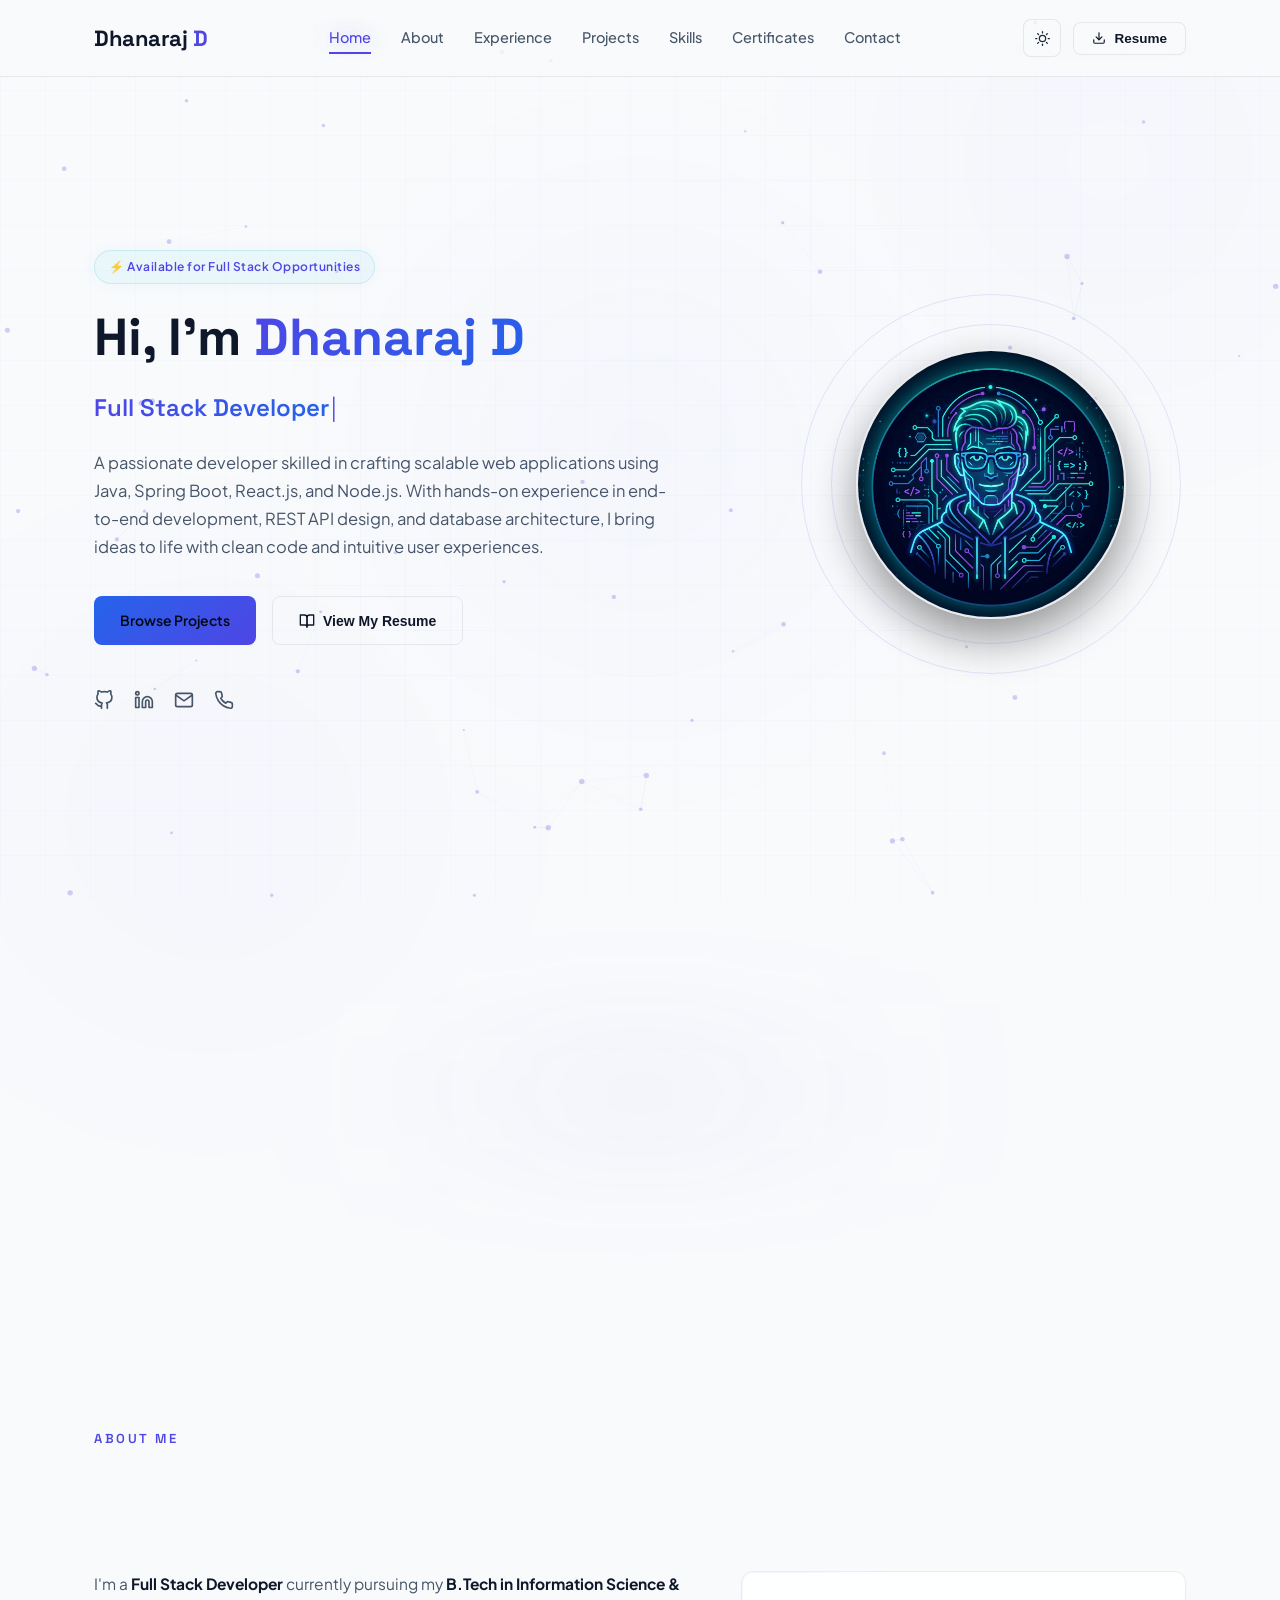
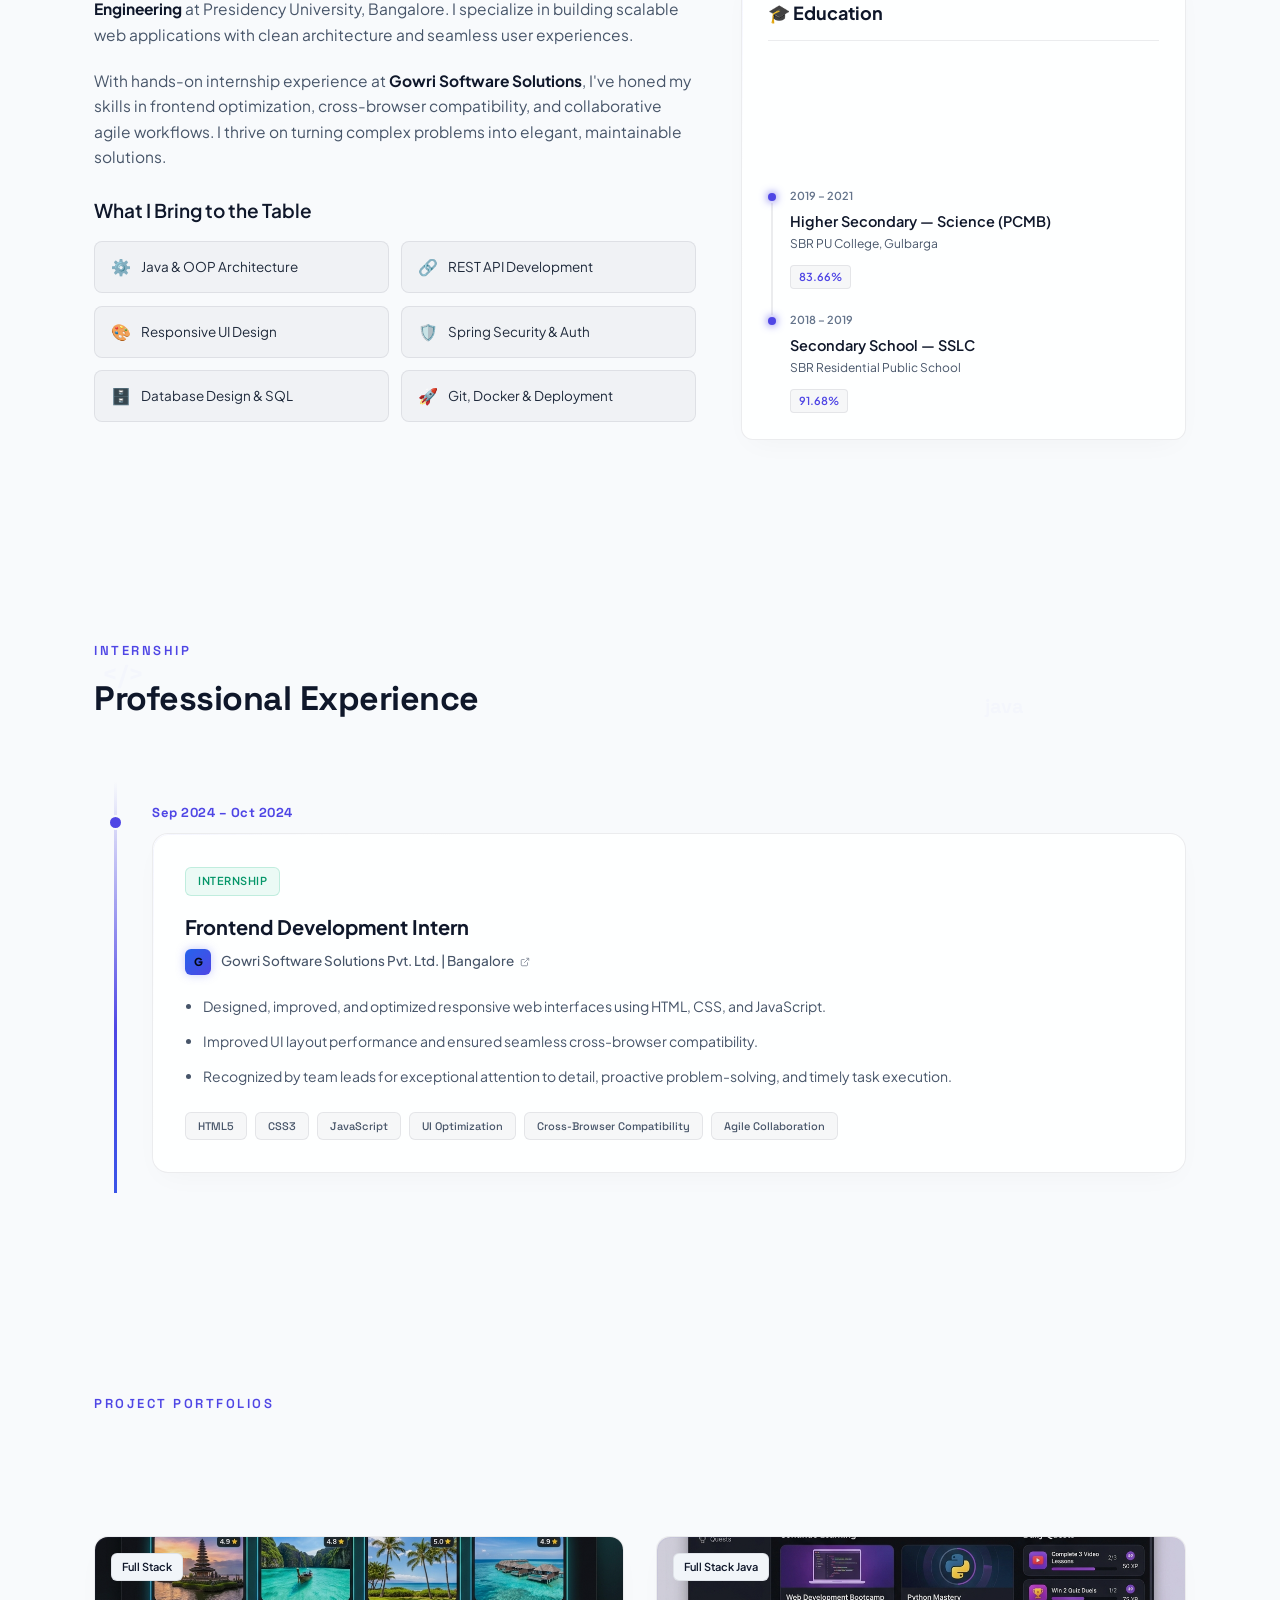
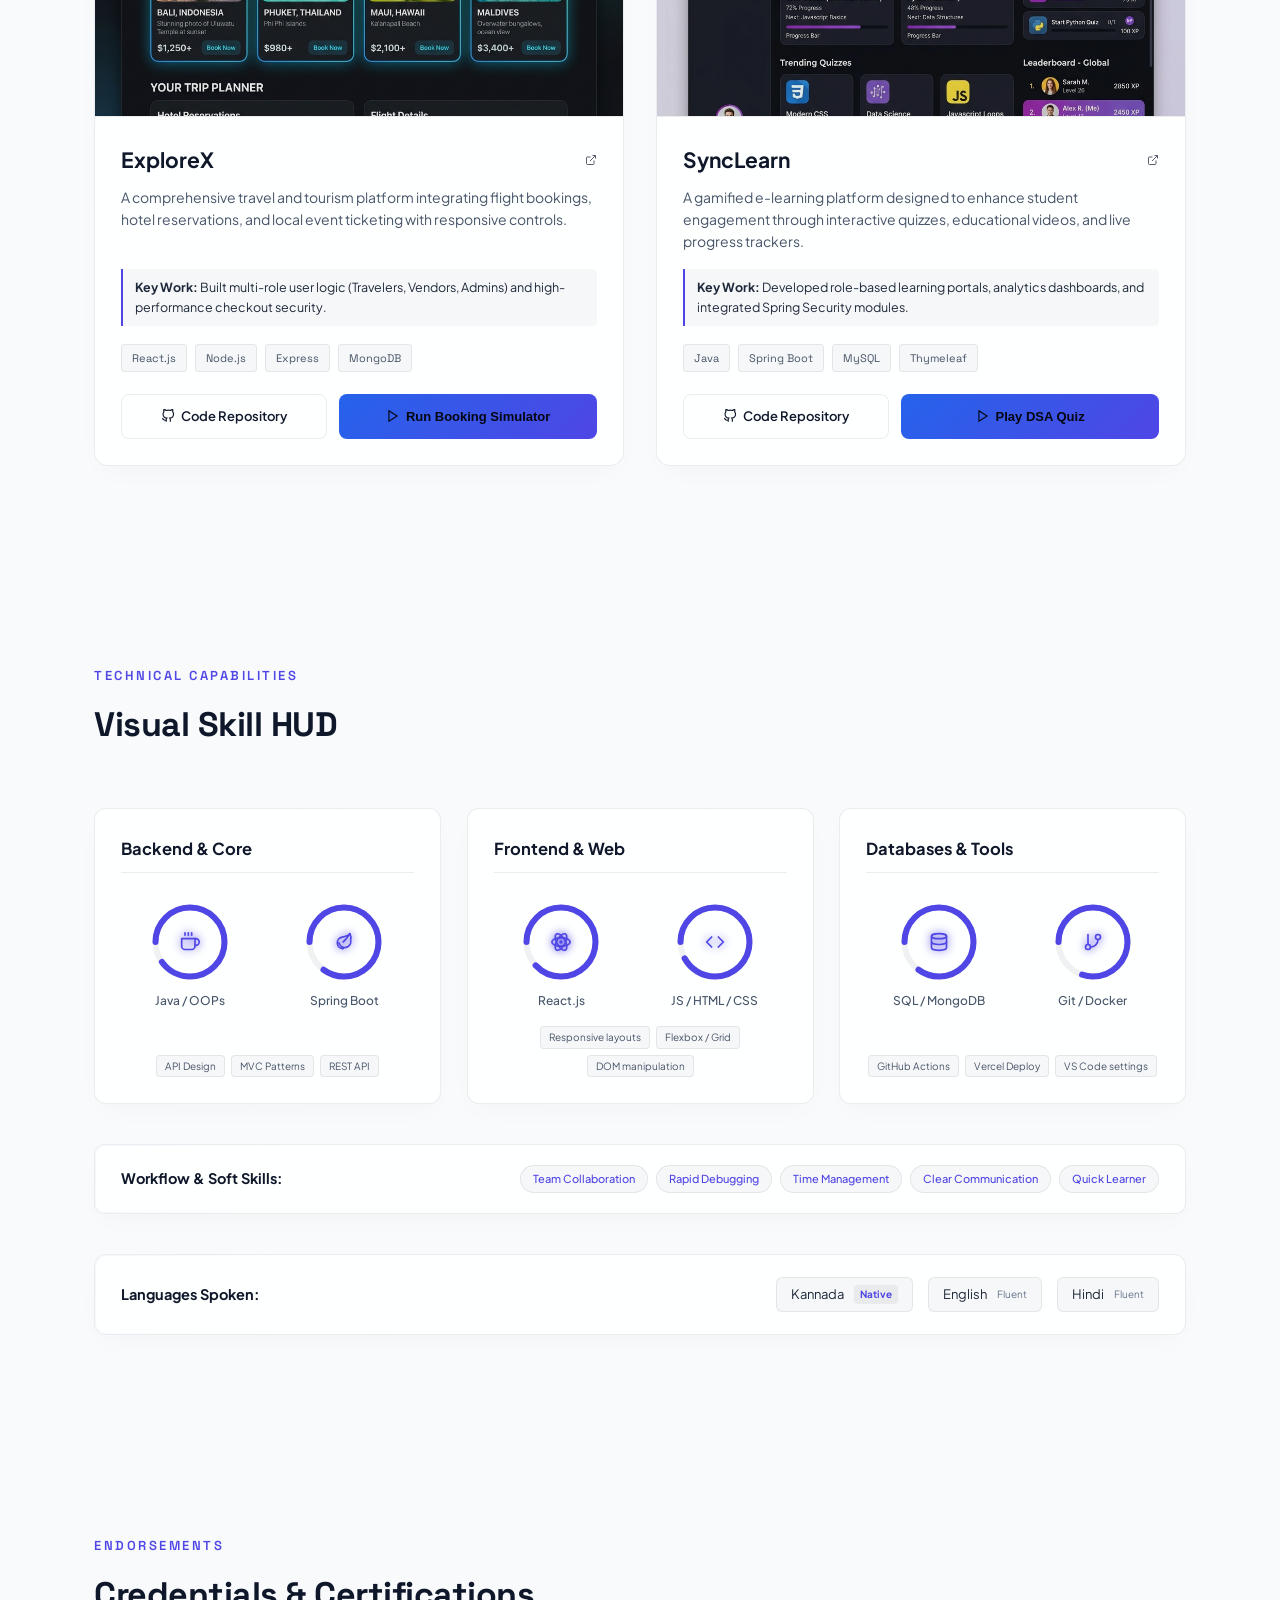
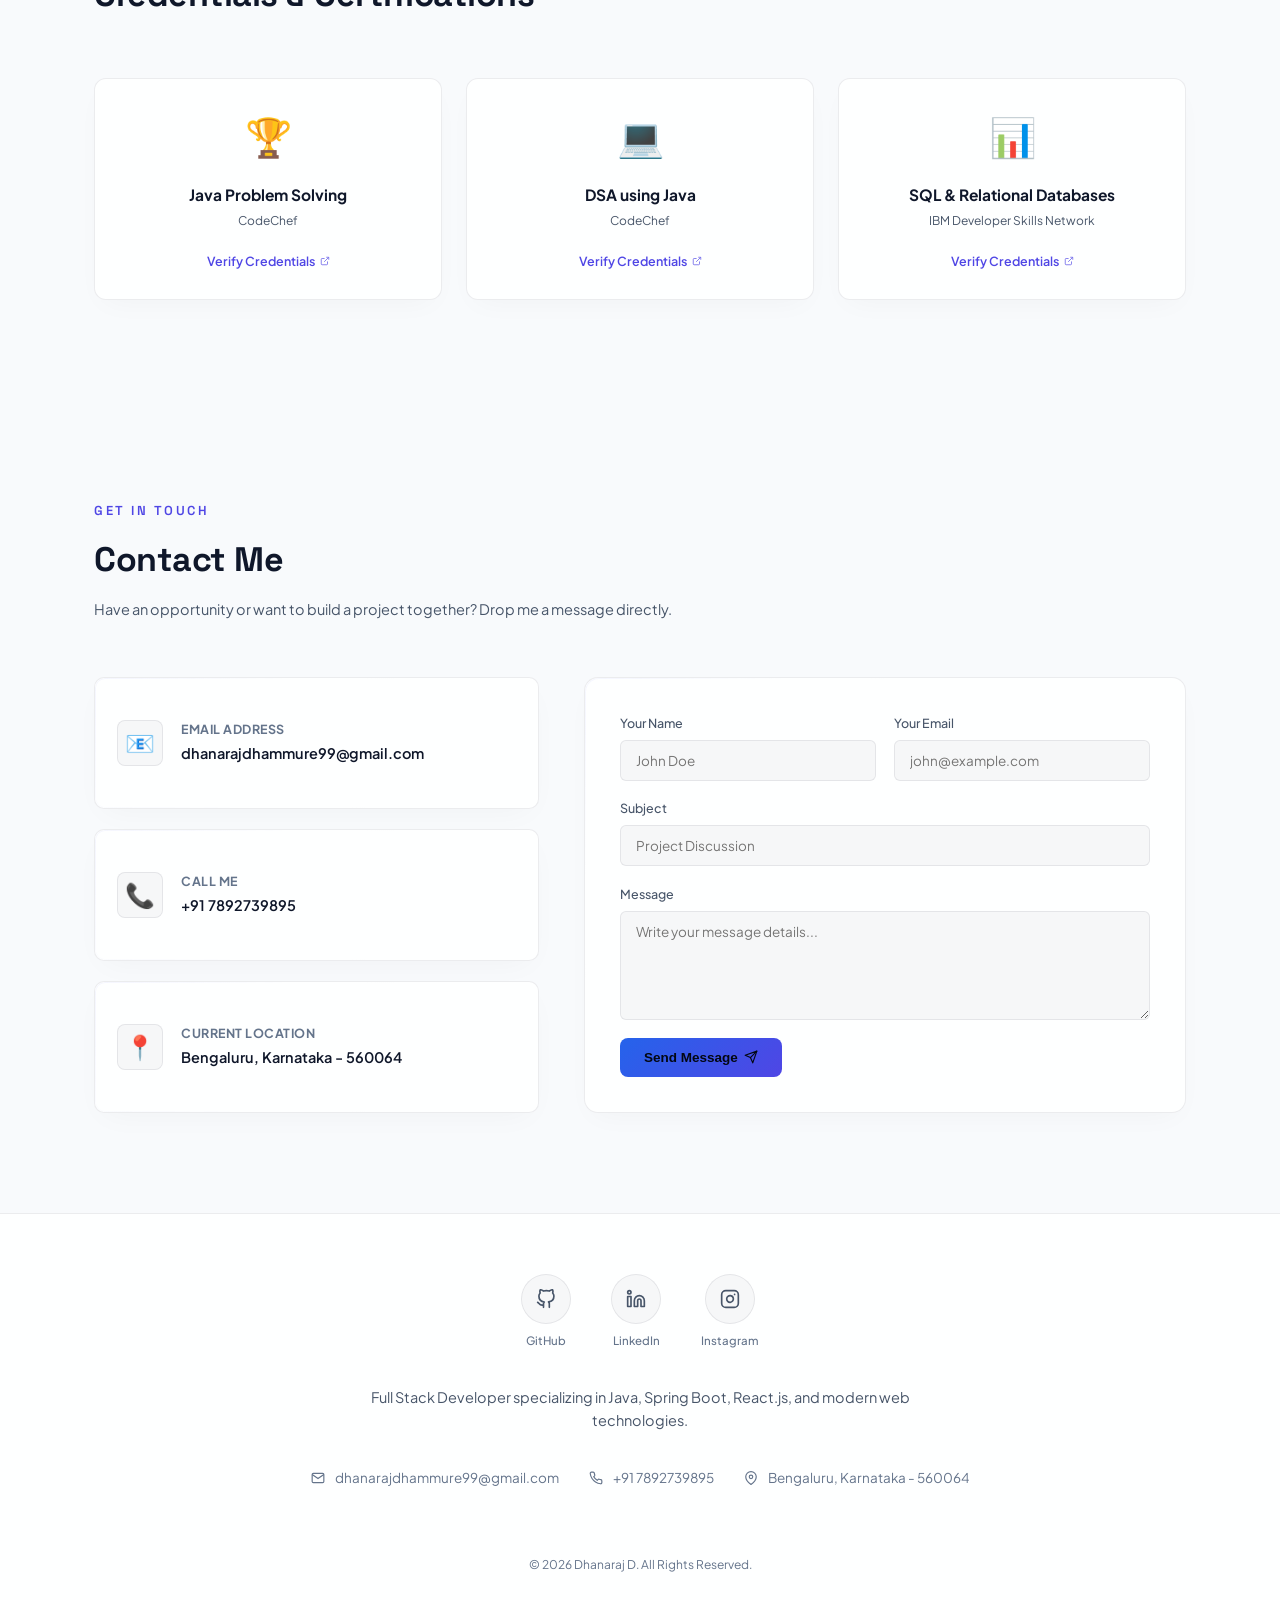
==== index.html @ eeae3f72 "Initialize premium portfolio website" ====
<!DOCTYPE html>
<html lang="en">
<head>
  <meta charset="UTF-8">
  <meta name="viewport" content="width=device-width, initial-scale=1.0">
  <title>Dhanaraj D | Full Stack Developer | Portfolio</title>
  <meta name="description" content="Professional Portfolio of Dhanaraj D, Full Stack Developer. Specializing in Java, Spring Boot, React.js, and Node.js. View projects, certifications, and download resume.">
  
  <!-- Fonts & Icons -->
  <link rel="preconnect" href="https://fonts.googleapis.com">
  <link rel="preconnect" href="https://fonts.gstatic.com" crossorigin>
  <link href="https://fonts.googleapis.com/css2?family=Plus+Jakarta+Sans:wght@300;400;500;600;700;800&family=Space+Grotesk:wght@400;500;700&display=swap" rel="stylesheet">
  
  <link rel="stylesheet" href="style.css?v=2.9.0">
</head>
<body>
  
  <!-- Scroll Progress Indicator -->
  <div class="scroll-progress-container">
    <div class="scroll-progress-bar" id="scroll-progress-bar"></div>
  </div>

  <!-- Background Canvas Particle Network -->
  <canvas id="canvas-background"></canvas>
  <div class="grid-overlay"></div>
  <div class="glow-orb orb-1"></div>
  <div class="glow-orb orb-2"></div>

  <!-- Header Navigation -->
  <header class="navbar">
    <div class="nav-container">
      <a href="#home" class="nav-logo">Dhanaraj <span>D</span></a>
      <nav class="nav-links">
        <a href="#home">Home</a>
        <a href="#about">About</a>
        <a href="#experience">Experience</a>
        <a href="#projects">Projects</a>
        <a href="#skills">Skills</a>
        <a href="#certifications">Certificates</a>
        <a href="#contact" class="nav-btn-contact">Contact</a>
      </nav>
      <!-- Nav right group: always stays on the right -->
      <div class="nav-right">
        <!-- Theme Toggle Button -->
        <button class="theme-toggle-btn" id="theme-toggle" aria-label="Toggle Theme">
          <svg class="sun-icon" width="15" height="15" viewBox="0 0 24 24" fill="none" stroke="currentColor" stroke-width="2" stroke-linecap="round" stroke-linejoin="round"><circle cx="12" cy="12" r="5"></circle><line x1="12" y1="1" x2="12" y2="3"></line><line x1="12" y1="21" x2="12" y2="23"></line><line x1="4.22" y1="4.22" x2="5.64" y2="5.64"></line><line x1="18.36" y1="18.36" x2="19.78" y2="19.78"></line><line x1="1" y1="12" x2="3" y2="12"></line><line x1="21" y1="12" x2="23" y2="12"></line><line x1="4.22" y1="19.78" x2="5.64" y2="18.36"></line><line x1="18.36" y1="5.64" x2="19.78" y2="4.22"></line></svg>
          <svg class="moon-icon" width="15" height="15" viewBox="0 0 24 24" fill="none" stroke="currentColor" stroke-width="2" stroke-linecap="round" stroke-linejoin="round"><path d="M21 12.79A9 9 0 1 1 11.21 3 7 7 0 0 0 21 12.79z"></path></svg>
        </button>

        <button class="nav-resume-btn" onclick="openResumeModal()">
          <svg width="14" height="14" viewBox="0 0 24 24" fill="none" stroke="currentColor" stroke-width="2" stroke-linecap="round" stroke-linejoin="round"><path d="M21 15v4a2 2 0 0 1-2 2H5a2 2 0 0 1-2-2v-4"></path><polyline points="7 10 12 15 17 10"></polyline><line x1="12" y1="15" x2="12" y2="3"></line></svg>
          Resume
        </button>
        <button class="menu-toggle" id="mobile-menu-btn" aria-label="Toggle Menu">
          <span></span>
          <span></span>
          <span></span>
        </button>
      </div>
    </div>
  </header>

  <!-- Mobile Menu Drawer -->
  <div class="mobile-drawer" id="mobile-drawer">
    <nav class="drawer-links">
      <a href="#home" onclick="toggleMobileMenu()">Home</a>
      <a href="#about" onclick="toggleMobileMenu()">About</a>
      <a href="#experience" onclick="toggleMobileMenu()">Experience</a>
      <a href="#projects" onclick="toggleMobileMenu()">Projects</a>
      <a href="#skills" onclick="toggleMobileMenu()">Skills</a>
      <a href="#certifications" onclick="toggleMobileMenu()">Certificates</a>
      <a href="#contact" onclick="toggleMobileMenu()">Contact Me</a>
      
      <!-- Mobile Theme Toggle -->
      <button class="drawer-theme-toggle-btn" id="mobile-theme-toggle" aria-label="Toggle Theme">
        <svg class="sun-icon" width="15" height="15" viewBox="0 0 24 24" fill="none" stroke="currentColor" stroke-width="2" stroke-linecap="round" stroke-linejoin="round"><circle cx="12" cy="12" r="5"></circle><line x1="12" y1="1" x2="12" y2="3"></line><line x1="12" y1="21" x2="12" y2="23"></line><line x1="4.22" y1="4.22" x2="5.64" y2="5.64"></line><line x1="18.36" y1="18.36" x2="19.78" y2="19.78"></line><line x1="1" y1="12" x2="3" y2="12"></line><line x1="21" y1="12" x2="23" y2="12"></line><line x1="4.22" y1="19.78" x2="5.64" y2="18.36"></line><line x1="18.36" y1="5.64" x2="19.78" y2="4.22"></line></svg>
        <svg class="moon-icon" width="15" height="15" viewBox="0 0 24 24" fill="none" stroke="currentColor" stroke-width="2" stroke-linecap="round" stroke-linejoin="round"><path d="M21 12.79A9 9 0 1 1 11.21 3 7 7 0 0 0 21 12.79z"></path></svg>
        <span class="theme-toggle-label">Toggle Theme</span>
      </button>

      <button class="drawer-resume-btn" onclick="openResumeModal(); toggleMobileMenu();">
        <svg width="14" height="14" viewBox="0 0 24 24" fill="none" stroke="currentColor" stroke-width="2"><path d="M21 15v4a2 2 0 0 1-2 2H5a2 2 0 0 1-2-2v-4"></path><polyline points="7 10 12 15 17 10"></polyline></svg>
        Download Resume
      </button>
    </nav>
  </div>

  <!-- Hero Section -->
  <section id="home" class="hero-section">
    <div class="section-container hero-grid">
      <div class="hero-content">
        <div class="hero-badge">⚡ Available for Full Stack Opportunities</div>
        <h1 class="hero-title">
          Hi, I'm <span class="name-highlight">Dhanaraj D</span>
        </h1>
        <div class="role-typewriter">
          <span class="role-text" id="role-text"></span><span class="type-cursor">|</span>
        </div>
        <p class="hero-subtitle">
          A passionate developer skilled in crafting scalable web applications using Java, Spring Boot, React.js, and Node.js. With hands-on experience in end-to-end development, REST API design, and database architecture, I bring ideas to life with clean code and intuitive user experiences.
        </p>
        <div class="hero-actions">
          <a href="#projects" class="btn btn-primary">Browse Projects</a>
          <button class="btn btn-outline" onclick="openResumeModal()">
            <svg width="16" height="16" viewBox="0 0 24 24" fill="none" stroke="currentColor" stroke-width="2" stroke-linecap="round" stroke-linejoin="round" style="margin-right: 8px;"><path d="M2 3h6a4 4 0 0 1 4 4v14a3 3 0 0 0-3-3H2z"></path><path d="M22 3h-6a4 4 0 0 0-4 4v14a3 3 0 0 1 3-3h7z"></path></svg>
            View My Resume
          </button>
        </div>
        <div class="hero-socials">
          <a href="https://github.com/dhanaraj99" target="_blank" title="GitHub">
            <svg width="20" height="20" viewBox="0 0 24 24" fill="none" stroke="currentColor" stroke-width="2" stroke-linecap="round" stroke-linejoin="round"><path d="M9 19c-5 1.5-5-2.5-7-3m14 6v-3.87a3.37 3.37 0 0 0-.94-2.61c3.14-.35 6.44-1.54 6.44-7A5.44 5.44 0 0 0 20 4.77 5.07 5.07 0 0 0 19.91 1S18.73.65 16 2.48a13.38 13.38 0 0 0-7 0C6.27.65 5.09 1 5.09 1A5.07 5.07 0 0 0 5 4.77a5.44 5.44 0 0 0-1.5 3.78c0 5.42 3.3 6.61 6.44 7A3.37 3.37 0 0 0 9 18.13V22"></path></svg>
          </a>
          <a href="https://www.linkedin.com/in/dhanaraj-dhammure/" target="_blank" title="LinkedIn">
            <svg width="20" height="20" viewBox="0 0 24 24" fill="none" stroke="currentColor" stroke-width="2" stroke-linecap="round" stroke-linejoin="round"><path d="M16 8a6 6 0 0 1 6 6v7h-4v-7a2 2 0 0 0-2-2 2 2 0 0 0-2 2v7h-4v-7a6 6 0 0 1 6-6z"></path><rect x="2" y="9" width="4" height="12"></rect><circle cx="4" cy="4" r="2"></circle></svg>
          </a>
          <a href="mailto:dhanarajdhammure99@gmail.com" title="Email Dhanaraj">
            <svg width="20" height="20" viewBox="0 0 24 24" fill="none" stroke="currentColor" stroke-width="2"><path d="M4 4h16c1.1 0 2 .9 2 2v12c0 1.1-.9 2-2 2H4c-1.1 0-2-.9-2-2V6c0-1.1.9-2 2-2z"></path><polyline points="22,6 12,13 2,6"></polyline></svg>
          </a>
          <a href="tel:+917892739895" title="Call Dhanaraj">
            <svg width="20" height="20" viewBox="0 0 24 24" fill="none" stroke="currentColor" stroke-width="2" stroke-linecap="round" stroke-linejoin="round"><path d="M22 16.92v3a2 2 0 0 1-2.18 2 19.79 19.79 0 0 1-8.63-3.07 19.5 19.5 0 0 1-6-6 19.79 19.79 0 0 1-3.07-8.67A2 2 0 0 1 4.11 2h3a2 2 0 0 1 2 1.72 12.84 12.84 0 0 0 .7 2.81 2 2 0 0 1-.45 2.11L8.09 9.91a16 16 0 0 0 6 6l1.27-1.27a2 2 0 0 1 2.11-.45 12.84 12.84 0 0 0 2.81.7A2 2 0 0 1 22 16.92z"></path></svg>
          </a>
        </div>
      </div>
      
      <div class="hero-image-wrapper">
        <div class="radar-glow ring-1"></div>
        <div class="radar-glow ring-2"></div>
        <div class="hero-image-container">
          <img src="avatar.png" alt="Dhanaraj D" class="hero-avatar">
        </div>
      </div>
    </div>
    
    <!-- Quick stats strip -->
    <div class="stats-strip">
      <div class="section-container stats-grid">
        <div class="stat-item glow-hover">
          <div class="stat-icon-wrapper">
            <svg width="20" height="20" viewBox="0 0 24 24" fill="none" stroke="currentColor" stroke-width="2" stroke-linecap="round" stroke-linejoin="round"><path d="M22 19a2 2 0 0 1-2 2H4a2 2 0 0 1-2-2V5a2 2 0 0 1 2-2h5l2 3h9a2 2 0 0 1 2 2z"></path></svg>
          </div>
          <h3>2+</h3>
          <p>Major Projects</p>
        </div>
        <div class="stat-item glow-hover">
          <div class="stat-icon-wrapper">
            <svg width="20" height="20" viewBox="0 0 24 24" fill="none" stroke="currentColor" stroke-width="2" stroke-linecap="round" stroke-linejoin="round"><polyline points="16 18 22 12 16 6"></polyline><polyline points="8 6 2 12 8 18"></polyline><line x1="14" y1="4" x2="10" y2="20"></line></svg>
          </div>
          <h3>Java Full Stack</h3>
          <p>Core Expertise</p>
        </div>
        <div class="stat-item glow-hover">
          <div class="stat-icon-wrapper">
            <svg width="20" height="20" viewBox="0 0 24 24" fill="none" stroke="currentColor" stroke-width="2" stroke-linecap="round" stroke-linejoin="round"><rect x="4" y="4" width="16" height="16" rx="2" ry="2"></rect><rect x="9" y="9" width="6" height="6"></rect><line x1="9" y1="1" x2="9" y2="4"></line><line x1="15" y1="1" x2="15" y2="4"></line><line x1="9" y1="20" x2="9" y2="23"></line><line x1="15" y1="20" x2="15" y2="23"></line><line x1="20" y1="9" x2="23" y2="9"></line><line x1="20" y1="15" x2="23" y2="15"></line><line x1="1" y1="9" x2="4" y2="9"></line><line x1="1" y1="15" x2="4" y2="15"></line></svg>
          </div>
          <h3>10+</h3>
          <p>Technologies</p>
        </div>
        <div class="stat-item glow-hover">
          <div class="stat-icon-wrapper">
            <svg width="20" height="20" viewBox="0 0 24 24" fill="none" stroke="currentColor" stroke-width="2" stroke-linecap="round" stroke-linejoin="round"><rect x="2" y="7" width="20" height="14" rx="2" ry="2"></rect><path d="M16 21V5a2 2 0 0 0-2-2h-4a2 2 0 0 0-2 2v16"></path></svg>
          </div>
          <h3>Gowri Soft</h3>
          <p>Frontend Intern</p>
        </div>
        <div class="stat-item glow-hover">
          <div class="stat-icon-wrapper">
            <svg width="20" height="20" viewBox="0 0 24 24" fill="none" stroke="currentColor" stroke-width="2" stroke-linecap="round" stroke-linejoin="round"><circle cx="12" cy="8" r="7"></circle><polyline points="8.21 13.89 7 23 12 20 17 23 15.79 13.88"></polyline></svg>
          </div>
          <h3>3+</h3>
          <p>Certifications</p>
        </div>
      </div>
    </div>
  </section>

  <section id="about" class="about-section scroll-reveal">
    <div class="section-container">
      <div class="section-header">
        <span class="sub-title">About Me</span>
        <h2 class="section-title">Who I Am</h2>
      </div>
      
      <div class="about-grid">
        <div class="about-text-content">
          <p>
            I'm a <strong>Full Stack Developer</strong> currently pursuing my <strong>B.Tech in Information Science &amp; Engineering</strong> at Presidency University, Bangalore. I specialize in building scalable web applications with clean architecture and seamless user experiences.
          </p>
          <p>
            With hands-on internship experience at <strong>Gowri Software Solutions</strong>, I've honed my skills in frontend optimization, cross-browser compatibility, and collaborative agile workflows. I thrive on turning complex problems into elegant, maintainable solutions.
          </p>
          
          <h3 class="inner-heading">What I Bring to the Table</h3>
          <div class="competency-grid">
            <div class="competency-item stagger-fade" style="--stagger: 0">
              <span class="competency-icon">⚙️</span>
              <span>Java &amp; OOP Architecture</span>
            </div>
            <div class="competency-item stagger-fade" style="--stagger: 1">
              <span class="competency-icon">🔗</span>
              <span>REST API Development</span>
            </div>
            <div class="competency-item stagger-fade" style="--stagger: 2">
              <span class="competency-icon">🎨</span>
              <span>Responsive UI Design</span>
            </div>
            <div class="competency-item stagger-fade" style="--stagger: 3">
              <span class="competency-icon">🛡️</span>
              <span>Spring Security &amp; Auth</span>
            </div>
            <div class="competency-item stagger-fade" style="--stagger: 4">
              <span class="competency-icon">🗄️</span>
              <span>Database Design &amp; SQL</span>
            </div>
            <div class="competency-item stagger-fade" style="--stagger: 5">
              <span class="competency-icon">🚀</span>
              <span>Git, Docker &amp; Deployment</span>
            </div>
          </div>
        </div>
        
        <div class="about-education-card glow-hover">
          <h3 class="card-title">🎓 Education</h3>
          <div class="edu-timeline">
            
            <div class="edu-item stagger-fade" style="--stagger: 0">
              <div class="edu-marker"></div>
              <div class="edu-details">
                <span class="edu-date">2022 – 2026</span>
                <h4>B.Tech — Information Science &amp; Eng.</h4>
                <p class="edu-school">Presidency University, Bangalore</p>
                <span class="edu-grade-tag">CGPA: 7.52</span>
              </div>
            </div>
            
            <div class="edu-item stagger-fade" style="--stagger: 1">
              <div class="edu-marker"></div>
              <div class="edu-details">
                <span class="edu-date">2019 – 2021</span>
                <h4>Higher Secondary — Science (PCMB)</h4>
                <p class="edu-school">SBR PU College, Gulbarga</p>
                <span class="edu-grade-tag">83.66%</span>
              </div>
            </div>

            <div class="edu-item stagger-fade" style="--stagger: 2">
              <div class="edu-marker"></div>
              <div class="edu-details">
                <span class="edu-date">2018 – 2019</span>
                <h4>Secondary School — SSLC</h4>
                <p class="edu-school">SBR Residential Public School</p>
                <span class="edu-grade-tag">91.68%</span>
              </div>
            </div>
            
          </div>
        </div>
      </div>
    </div>
  </section>

  <!-- Experience Timeline -->
  <section id="experience" class="experience-section scroll-reveal">
    <!-- Floating background elements -->
    <div class="exp-bg-elements">
      <div class="floating-shape shape-1">&lt;/&gt;</div>
      <div class="floating-shape shape-2">{ }</div>
      <div class="floating-shape shape-3">java</div>
      <div class="floating-shape shape-4">js</div>
      <div class="floating-shape shape-5">[]</div>
    </div>

    <div class="section-container" style="position: relative; z-index: 1;">
      <div class="section-header">
        <span class="sub-title">Internship</span>
        <h2 class="section-title">Professional Experience</h2>
      </div>
      
      <div class="timeline-container">
        <div class="timeline-node stagger-fade" style="--stagger: 0">
          <div class="node-date">Sep 2024 – Oct 2024</div>
          <div class="node-content glow-hover">
            <span class="node-tag">Internship</span>
            <h3 class="node-title">Frontend Development Intern</h3>
            <h4 class="node-company">
              <div class="company-logo-placeholder">G</div>
              <a href="https://gowrisoft.com" target="_blank" class="redirect-link">Gowri Software Solutions Pvt. Ltd. | Bangalore <svg width="10" height="10" viewBox="0 0 24 24" fill="none" stroke="currentColor" stroke-width="2"><path d="M18 13v6a2 2 0 0 1-2 2H5a2 2 0 0 1-2-2V8a2 2 0 0 1 2-2h6M15 3h6v6M10 14L21 3"/></svg></a>
            </h4>
            <ul class="node-bullets">
              <li>Designed, improved, and optimized responsive web interfaces using HTML, CSS, and JavaScript.</li>
              <li>Improved UI layout performance and ensured seamless cross-browser compatibility.</li>
              <li>Recognized by team leads for exceptional attention to detail, proactive problem-solving, and timely task execution.</li>
            </ul>
            <div class="node-tech-tags">
              <span>HTML5</span>
              <span>CSS3</span>
              <span>JavaScript</span>
              <span>UI Optimization</span>
              <span>Cross-Browser Compatibility</span>
              <span>Agile Collaboration</span>
            </div>
          </div>
        </div>
      </div>
    </div>
  </section>

  <!-- Projects Section -->
  <section id="projects" class="projects-section scroll-reveal">
    <div class="section-container">
      <div class="section-header">
        <span class="sub-title">Project Portfolios</span>
        <h2 class="section-title">Featured Applications</h2>
      </div>
      
      <div class="projects-grid">
        
        <!-- Project 1: ExploreX -->
        <div class="project-card glow-hover stagger-fade" style="--stagger: 0">
          <div class="project-img-display">
            <img src="explorex.png" alt="ExploreX Mockup" class="project-card-image">
            <span class="proj-badge">Full Stack</span>
          </div>
          <div class="project-info">
            <h3 class="project-name">ExploreX <a href="https://github.com/dhanaraj99/ISE_9-ExploreX-Travel-website" target="_blank" class="redirect-link"><svg width="12" height="12" viewBox="0 0 24 24" fill="none" stroke="currentColor" stroke-width="2"><path d="M18 13v6a2 2 0 0 1-2 2H5a2 2 0 0 1-2-2V8a2 2 0 0 1 2-2h6M15 3h6v6M10 14L21 3"/></svg></a></h3>
            <p class="project-desc">
              A comprehensive travel and tourism platform integrating flight bookings, hotel reservations, and local event ticketing with responsive controls.
            </p>
            <div class="project-roles">
              <span><strong>Key Work:</strong> Built multi-role user logic (Travelers, Vendors, Admins) and high-performance checkout security.</span>
            </div>
            <div class="project-tags">
              <span>React.js</span>
              <span>Node.js</span>
              <span>Express</span>
              <span>MongoDB</span>
            </div>
            <div class="project-links">
              <a href="https://github.com/dhanaraj99/ISE_9-ExploreX-Travel-website" target="_blank" class="proj-link-btn outline-btn">
                <svg width="14" height="14" viewBox="0 0 24 24" fill="none" stroke="currentColor" stroke-width="2"><path d="M9 19c-5 1.5-5-2.5-7-3m14 6v-3.87a3.37 3.37 0 0 0-.94-2.61c3.14-.35 6.44-1.54 6.44-7A5.44 5.44 0 0 0 20 4.77 5.07 5.07 0 0 0 19.91 1S18.73.65 16 2.48a13.38 13.38 0 0 0-7 0C6.27.65 5.09 1 5.09 1A5.07 5.07 0 0 0 5 4.77a5.44 5.44 0 0 0-1.5 3.78c0 5.42 3.3 6.61 6.44 7A3.37 3.37 0 0 0 9 18.13V22"></path></svg>
                Code Repository
              </a>
              <button onclick="openDemoModal('explorex')" class="proj-link-btn primary-btn">
                <svg width="14" height="14" viewBox="0 0 24 24" fill="none" stroke="currentColor" stroke-width="2"><polygon points="5 3 19 12 5 21 5 3"></polygon></svg>
                Run Booking Simulator
              </button>
            </div>
          </div>
        </div>

        <!-- Project 2: SyncLearn -->
        <div class="project-card glow-hover stagger-fade" style="--stagger: 1">
          <div class="project-img-display">
            <img src="synclearn.png" alt="SyncLearn Mockup" class="project-card-image">
            <span class="proj-badge">Full Stack Java</span>
          </div>
          <div class="project-info">
            <h3 class="project-name">SyncLearn <a href="https://github.com/dhanaraj99/SyncLearn_Gamified_learning_platform" target="_blank" class="redirect-link"><svg width="12" height="12" viewBox="0 0 24 24" fill="none" stroke="currentColor" stroke-width="2"><path d="M18 13v6a2 2 0 0 1-2 2H5a2 2 0 0 1-2-2V8a2 2 0 0 1 2-2h6M15 3h6v6M10 14L21 3"/></svg></a></h3>
            <p class="project-desc">
              A gamified e-learning platform designed to enhance student engagement through interactive quizzes, educational videos, and live progress trackers.
            </p>
            <div class="project-roles">
              <span><strong>Key Work:</strong> Developed role-based learning portals, analytics dashboards, and integrated Spring Security modules.</span>
            </div>
            <div class="project-tags">
              <span>Java</span>
              <span>Spring Boot</span>
              <span>MySQL</span>
              <span>Thymeleaf</span>
            </div>
            <div class="project-links">
              <a href="https://github.com/dhanaraj99/SyncLearn_Gamified_learning_platform" target="_blank" class="proj-link-btn outline-btn">
                <svg width="14" height="14" viewBox="0 0 24 24" fill="none" stroke="currentColor" stroke-width="2"><path d="M9 19c-5 1.5-5-2.5-7-3m14 6v-3.87a3.37 3.37 0 0 0-.94-2.61c3.14-.35 6.44-1.54 6.44-7A5.44 5.44 0 0 0 20 4.77 5.07 5.07 0 0 0 19.91 1S18.73.65 16 2.48a13.38 13.38 0 0 0-7 0C6.27.65 5.09 1 5.09 1A5.07 5.07 0 0 0 5 4.77a5.44 5.44 0 0 0-1.5 3.78c0 5.42 3.3 6.61 6.44 7A3.37 3.37 0 0 0 9 18.13V22"></path></svg>
                Code Repository
              </a>
              <button onclick="openDemoModal('synclearn')" class="proj-link-btn primary-btn">
                <svg width="14" height="14" viewBox="0 0 24 24" fill="none" stroke="currentColor" stroke-width="2"><polygon points="5 3 19 12 5 21 5 3"></polygon></svg>
                Play DSA Quiz
              </button>
            </div>
          </div>
        </div>
        
      </div>
    </div>
  </section>

  <!-- Technical Skills -->
  <section id="skills" class="skills-section scroll-reveal">
    <div class="section-container">
      <div class="section-header">
        <span class="sub-title">Technical Capabilities</span>
        <h2 class="section-title">Visual Skill HUD</h2>
      </div>
      
      <div class="skills-layout">
        
        <!-- Skill Card 1: Backend & Core -->
        <div class="skills-card glow-hover stagger-fade" style="--stagger: 0">
          <h3 class="skills-card-title">Backend & Core</h3>
          <div class="skills-dial-grid">
            <div class="skill-dial-item">
              <div class="dial-svg-wrapper">
                <svg class="dial-svg" viewBox="0 0 36 36">
                  <path class="dial-bg" d="M18 2.0845 a 15.9155 15.9155 0 0 1 0 31.831 a 15.9155 15.9155 0 0 1 0 -31.831" />
                  <path class="dial-fill" stroke-dasharray="90, 100" d="M18 2.0845 a 15.9155 15.9155 0 0 1 0 31.831 a 15.9155 15.9155 0 0 1 0 -31.831" />
                </svg>
                <!-- Java Cup SVG Icon -->
                <svg width="20" height="20" viewBox="0 0 24 24" fill="none" stroke="currentColor" stroke-width="2" stroke-linecap="round" stroke-linejoin="round" class="dial-icon"><path d="M18 8h1a4 4 0 0 1 0 8h-1"></path><path d="M2 8h16v9a4 4 0 0 1-4 4H6a4 4 0 0 1-4-4V8z"></path><line x1="6" y1="1" x2="6" y2="4"></line><line x1="10" y1="1" x2="10" y2="4"></line><line x1="14" y1="1" x2="14" y2="4"></line></svg>
              </div>
              <span class="dial-label">Java / OOPs</span>
            </div>
            
            <div class="skill-dial-item">
              <div class="dial-svg-wrapper">
                <svg class="dial-svg" viewBox="0 0 36 36">
                  <path class="dial-bg" d="M18 2.0845 a 15.9155 15.9155 0 0 1 0 31.831 a 15.9155 15.9155 0 0 1 0 -31.831" />
                  <path class="dial-fill" stroke-dasharray="85, 100" d="M18 2.0845 a 15.9155 15.9155 0 0 1 0 31.831 a 15.9155 15.9155 0 0 1 0 -31.831" />
                </svg>
                <!-- Spring Leaf SVG Icon -->
                <svg width="20" height="20" viewBox="0 0 24 24" fill="none" stroke="currentColor" stroke-width="2" stroke-linecap="round" stroke-linejoin="round" class="dial-icon"><path d="M11 20A7 7 0 0 1 9.8 6.1C15.5 5 17 4.48 19 2c1 2 2 3.5 1 8a7 7 0 0 1-14 3"></path><path d="M19 2c-2.26 4.33-5.27 7.14-8 10"></path></svg>
              </div>
              <span class="dial-label">Spring Boot</span>
            </div>
          </div>
          <div class="skills-tag-list" style="margin-top: 15px;">
            <span>API Design</span>
            <span>MVC Patterns</span>
            <span>REST API</span>
          </div>
        </div>

        <!-- Skill Card 2: Frontend & Web -->
        <div class="skills-card glow-hover stagger-fade" style="--stagger: 1">
          <h3 class="skills-card-title">Frontend & Web</h3>
          <div class="skills-dial-grid">
            <div class="skill-dial-item">
              <div class="dial-svg-wrapper">
                <svg class="dial-svg" viewBox="0 0 36 36">
                  <path class="dial-bg" d="M18 2.0845 a 15.9155 15.9155 0 0 1 0 31.831 a 15.9155 15.9155 0 0 1 0 -31.831" />
                  <path class="dial-fill" stroke-dasharray="88, 100" d="M18 2.0845 a 15.9155 15.9155 0 0 1 0 31.831 a 15.9155 15.9155 0 0 1 0 -31.831" />
                </svg>
                <!-- React Atom SVG Icon -->
                <svg width="20" height="20" viewBox="0 0 24 24" fill="none" stroke="currentColor" stroke-width="2" stroke-linecap="round" stroke-linejoin="round" class="dial-icon"><ellipse cx="12" cy="12" rx="5" ry="11" transform="rotate(30 12 12)"></ellipse><ellipse cx="12" cy="12" rx="5" ry="11" transform="rotate(90 12 12)"></ellipse><ellipse cx="12" cy="12" rx="5" ry="11" transform="rotate(150 12 12)"></ellipse><circle cx="12" cy="12" r="1"></circle></svg>
              </div>
              <span class="dial-label">React.js</span>
            </div>
            
            <div class="skill-dial-item">
              <div class="dial-svg-wrapper">
                <svg class="dial-svg" viewBox="0 0 36 36">
                  <path class="dial-bg" d="M18 2.0845 a 15.9155 15.9155 0 0 1 0 31.831 a 15.9155 15.9155 0 0 1 0 -31.831" />
                  <path class="dial-fill" stroke-dasharray="92, 100" d="M18 2.0845 a 15.9155 15.9155 0 0 1 0 31.831 a 15.9155 15.9155 0 0 1 0 -31.831" />
                </svg>
                <!-- JS Brackets SVG Icon -->
                <svg width="20" height="20" viewBox="0 0 24 24" fill="none" stroke="currentColor" stroke-width="2" stroke-linecap="round" stroke-linejoin="round" class="dial-icon"><polyline points="16 18 22 12 16 6"></polyline><polyline points="8 6 2 12 8 18"></polyline></svg>
              </div>
              <span class="dial-label">JS / HTML / CSS</span>
            </div>
          </div>
          <div class="skills-tag-list" style="margin-top: 15px;">
            <span>Responsive layouts</span>
            <span>Flexbox / Grid</span>
            <span>DOM manipulation</span>
          </div>
        </div>

        <!-- Skill Card 3: Databases & Tools -->
        <div class="skills-card glow-hover stagger-fade" style="--stagger: 2">
          <h3 class="skills-card-title">Databases & Tools</h3>
          <div class="skills-dial-grid">
            <div class="skill-dial-item">
              <div class="dial-svg-wrapper">
                <svg class="dial-svg" viewBox="0 0 36 36">
                  <path class="dial-bg" d="M18 2.0845 a 15.9155 15.9155 0 0 1 0 31.831 a 15.9155 15.9155 0 0 1 0 -31.831" />
                  <path class="dial-fill" stroke-dasharray="85, 100" d="M18 2.0845 a 15.9155 15.9155 0 0 1 0 31.831 a 15.9155 15.9155 0 0 1 0 -31.831" />
                </svg>
                <!-- Database Server SVG Icon -->
                <svg width="20" height="20" viewBox="0 0 24 24" fill="none" stroke="currentColor" stroke-width="2" stroke-linecap="round" stroke-linejoin="round" class="dial-icon"><ellipse cx="12" cy="5" rx="9" ry="3"></ellipse><path d="M3 5v14c0 1.66 4 3 9 3s9-1.34 9-3V5"></path><path d="M3 12c0 1.66 4 3 9 3s9-1.34 9-3"></path></svg>
              </div>
              <span class="dial-label">SQL / MongoDB</span>
            </div>
            
            <div class="skill-dial-item">
              <div class="dial-svg-wrapper">
                <svg class="dial-svg" viewBox="0 0 36 36">
                  <path class="dial-bg" d="M18 2.0845 a 15.9155 15.9155 0 0 1 0 31.831 a 15.9155 15.9155 0 0 1 0 -31.831" />
                  <path class="dial-fill" stroke-dasharray="80, 100" d="M18 2.0845 a 15.9155 15.9155 0 0 1 0 31.831 a 15.9155 15.9155 0 0 1 0 -31.831" />
                </svg>
                <!-- Git Branch SVG Icon -->
                <svg width="20" height="20" viewBox="0 0 24 24" fill="none" stroke="currentColor" stroke-width="2" stroke-linecap="round" stroke-linejoin="round" class="dial-icon"><line x1="6" y1="3" x2="6" y2="15"></line><circle cx="18" cy="6" r="3"></circle><circle cx="6" cy="18" r="3"></circle><path d="M18 9a9 9 0 0 1-9 9"></path></svg>
              </div>
              <span class="dial-label">Git / Docker</span>
            </div>
          </div>
          <div class="skills-tag-list" style="margin-top: 15px;">
            <span>GitHub Actions</span>
            <span>Vercel Deploy</span>
            <span>VS Code settings</span>
          </div>
        </div>

      </div>
      
        <div class="soft-skills-strip glow-hover">
          <h3>Workflow & Soft Skills:</h3>
          <div class="soft-tags">
            <span>Team Collaboration</span>
            <span>Rapid Debugging</span>
            <span>Time Management</span>
            <span>Clear Communication</span>
            <span>Quick Learner</span>
          </div>
        </div>

        <div class="languages-box glow-hover">
          <h3>Languages Spoken:</h3>
          <div class="langs-grid">
            <div class="lang-tag"><span>Kannada</span> <span class="lbl-native">Native</span></div>
            <div class="lang-tag"><span>English</span> <span class="lbl-fluent">Fluent</span></div>
            <div class="lang-tag"><span>Hindi</span> <span class="lbl-fluent">Fluent</span></div>
          </div>
        </div>
      </div>
    </section>
  
    <!-- Certifications Section -->
    <section id="certifications" class="certifications-section scroll-reveal">
      <div class="section-container">
        <div class="section-header">
          <span class="sub-title">Endorsements</span>
          <h2 class="section-title">Credentials & Certifications</h2>
        </div>
        
        <div class="certs-grid">
          
          <div class="cert-card glow-hover stagger-fade" style="--stagger: 0">
            <div class="cert-icon">🏆</div>
            <h4>Java Problem Solving</h4>
            <p class="cert-issuer">CodeChef</p>
            <a href="https://drive.google.com/file/d/1pBAdECjCDBRTQfOFu_O_u9IqLS95WO2A/view?usp=sharing" target="_blank" class="cert-link">Verify Credentials <svg width="10" height="10" viewBox="0 0 24 24" fill="none" stroke="currentColor" stroke-width="2"><path d="M18 13v6a2 2 0 0 1-2 2H5a2 2 0 0 1-2-2V8a2 2 0 0 1 2-2h6M15 3h6v6M10 14L21 3"/></svg></a>
          </div>
  
          <div class="cert-card glow-hover stagger-fade" style="--stagger: 1">
            <div class="cert-icon">💻</div>
            <h4>DSA using Java</h4>
            <p class="cert-issuer">CodeChef</p>
            <a href="https://drive.google.com/file/d/1Qhz5oYK2IOFgpHY04MZm0dTl-jrr-aCa/view?usp=sharing" target="_blank" class="cert-link">Verify Credentials <svg width="10" height="10" viewBox="0 0 24 24" fill="none" stroke="currentColor" stroke-width="2"><path d="M18 13v6a2 2 0 0 1-2 2H5a2 2 0 0 1-2-2V8a2 2 0 0 1 2-2h6M15 3h6v6M10 14L21 3"/></svg></a>
          </div>
  
          <div class="cert-card glow-hover stagger-fade" style="--stagger: 2">
            <div class="cert-icon">📊</div>
            <h4>SQL & Relational Databases</h4>
            <p class="cert-issuer">IBM Developer Skills Network</p>
            <a href="https://drive.google.com/file/d/145h4oeeiZ1IzUzjhj0J6coBSYGAFOiNE/view?usp=sharing" target="_blank" class="cert-link">Verify Credentials <svg width="10" height="10" viewBox="0 0 24 24" fill="none" stroke="currentColor" stroke-width="2"><path d="M18 13v6a2 2 0 0 1-2 2H5a2 2 0 0 1-2-2V8a2 2 0 0 1 2-2h6M15 3h6v6M10 14L21 3"/></svg></a>
          </div>
          
        </div>
      </div>
    </section>

  <!-- Contact Section -->
  <section id="contact" class="contact-section scroll-reveal">
    <div class="section-container">
      <div class="section-header">
        <span class="sub-title">Get In Touch</span>
        <h2 class="section-title">Contact Me</h2>
        <p class="contact-lead-text">
          Have an opportunity or want to build a project together? Drop me a message directly.
        </p>
      </div>
      
      <div class="contact-layout">
        
        <div class="contact-sidebar-info stagger-fade" style="--stagger: 0">
          <div class="info-item glow-hover">
            <div class="info-icon">📧</div>
            <div class="info-content">
              <h5>Email Address</h5>
              <a href="mailto:dhanarajdhammure99@gmail.com">dhanarajdhammure99@gmail.com</a>
            </div>
          </div>

          <div class="info-item glow-hover">
            <div class="info-icon">📞</div>
            <div class="info-content">
              <h5>Call Me</h5>
              <a href="tel:+917892739895">+91 7892739895</a>
            </div>
          </div>

          <div class="info-item glow-hover">
            <div class="info-icon">📍</div>
            <div class="info-content">
              <h5>Current Location</h5>
              <span>Bengaluru, Karnataka - 560064</span>
            </div>
          </div>
        </div>
        
        <div class="contact-form-wrapper glow-hover stagger-fade" style="--stagger: 1">
          <form id="portfolio-contact-form" class="contact-form" onsubmit="handleContactSubmit(event)">
            <!-- FormSubmit configuration -->
            <input type="text" name="_honey" style="display:none">
            <input type="hidden" name="_captcha" value="false">
            
            <div class="form-row">
              <div class="form-group">
                <label for="name">Your Name</label>
                <input type="text" id="name" name="name" placeholder="John Doe" required>
              </div>
              <div class="form-group">
                <label for="email">Your Email</label>
                <input type="email" id="email" name="email" placeholder="john@example.com" required>
              </div>
            </div>
            <div class="form-group">
              <label for="subject">Subject</label>
              <input type="text" id="subject" name="subject" placeholder="Project Discussion" required>
            </div>
            <div class="form-group">
              <label for="message">Message</label>
              <textarea id="message" name="message" rows="5" placeholder="Write your message details..." required></textarea>
            </div>
            <button type="submit" class="btn btn-primary btn-submit">
              Send Message
              <svg width="14" height="14" viewBox="0 0 24 24" fill="none" stroke="currentColor" stroke-width="2" stroke-linecap="round" stroke-linejoin="round" style="margin-left: 6px;"><line x1="22" y1="2" x2="11" y2="13"></line><polygon points="22 2 15 22 11 13 2 9 22 2"></polygon></svg>
            </button>
            <div id="contact-success-msg" class="success-alert" style="display: none;">
              ✅ Message sent successfully! I will respond to your email shortly.
            </div>
          </form>
        </div>
        
      </div>
    </div>
  </section>

  <!-- Footer -->
  <footer class="footer-area">
    <div class="section-container footer-content-wrapper">
      
      <!-- Top: Social Links in Circular Bubbles -->
      <div class="footer-social-row">
        <a href="https://github.com/dhanaraj99" target="_blank" class="footer-social-bubble">
          <div class="bubble-icon">
            <svg width="20" height="20" viewBox="0 0 24 24" fill="none" stroke="currentColor" stroke-width="2" stroke-linecap="round" stroke-linejoin="round"><path d="M9 19c-5 1.5-5-2.5-7-3m14 6v-3.87a3.37 3.37 0 0 0-.94-2.61c3.14-.35 6.44-1.54 6.44-7A5.44 5.44 0 0 0 20 4.77 5.07 5.07 0 0 0 19.91 1S18.73.65 16 2.48a13.38 13.38 0 0 0-7 0C6.27.65 5.09 1 5.09 1A5.07 5.07 0 0 0 5 4.77a5.44 5.44 0 0 0-1.5 3.78c0 5.42 3.3 6.61 6.44 7A3.37 3.37 0 0 0 9 18.13V22"></path></svg>
          </div>
          <span>GitHub</span>
        </a>
        <a href="https://www.linkedin.com/in/dhanaraj-dhammure/" target="_blank" class="footer-social-bubble">
          <div class="bubble-icon">
            <svg width="20" height="20" viewBox="0 0 24 24" fill="none" stroke="currentColor" stroke-width="2" stroke-linecap="round" stroke-linejoin="round"><path d="M16 8a6 6 0 0 1 6 6v7h-4v-7a2 2 0 0 0-2-2 2 2 0 0 0-2 2v7h-4v-7a6 6 0 0 1 6-6z"></path><rect x="2" y="9" width="4" height="12"></rect><circle cx="4" cy="4" r="2"></circle></svg>
          </div>
          <span>LinkedIn</span>
        </a>
        <a href="https://www.instagram.com/dhanaraj_0?igsh=dnR0Nm43ZzFuZGlm" target="_blank" class="footer-social-bubble">
          <div class="bubble-icon">
            <svg width="20" height="20" viewBox="0 0 24 24" fill="none" stroke="currentColor" stroke-width="2" stroke-linecap="round" stroke-linejoin="round"><rect x="2" y="2" width="20" height="20" rx="5" ry="5"></rect><path d="M16 11.37A4 4 0 1 1 12.63 8 4 4 0 0 1 16 11.37z"></path><line x1="17.5" y1="6.5" x2="17.51" y2="6.5"></line></svg>
          </div>
          <span>Instagram</span>
        </a>
      </div>

      <!-- Middle: Centered Description -->
      <div class="footer-desc-row">
        <p>Full Stack Developer specializing in Java, Spring Boot, React.js, and modern web technologies.</p>
      </div>

      <!-- Bottom: Contact Info Row -->
      <div class="footer-info-row">
        <div class="footer-info-item">
          <svg width="14" height="14" viewBox="0 0 24 24" fill="none" stroke="currentColor" stroke-width="2"><path d="M4 4h16c1.1 0 2 .9 2 2v12c0 1.1-.9 2-2 2H4c-1.1 0-2-.9-2-2V6c0-1.1.9-2 2-2z"></path><polyline points="22,6 12,13 2,6"></polyline></svg>
          <a href="mailto:dhanarajdhammure99@gmail.com">dhanarajdhammure99@gmail.com</a>
        </div>
        <div class="footer-info-item">
          <svg width="14" height="14" viewBox="0 0 24 24" fill="none" stroke="currentColor" stroke-width="2" stroke-linecap="round" stroke-linejoin="round"><path d="M22 16.92v3a2 2 0 0 1-2.18 2 19.79 19.79 0 0 1-8.63-3.07 19.5 19.5 0 0 1-6-6 19.79 19.79 0 0 1-3.07-8.67A2 2 0 0 1 4.11 2h3a2 2 0 0 1 2 1.72 12.84 12.84 0 0 0 .7 2.81 2 2 0 0 1-.45 2.11L8.09 9.91a16 16 0 0 0 6 6l1.27-1.27a2 2 0 0 1 2.11-.45 12.84 12.84 0 0 0 2.81.7A2 2 0 0 1 22 16.92z"></path></svg>
          <a href="tel:+917892739895">+91 7892739895</a>
        </div>
        <div class="footer-info-item">
          <svg width="14" height="14" viewBox="0 0 24 24" fill="none" stroke="currentColor" stroke-width="2" stroke-linecap="round" stroke-linejoin="round"><path d="M21 10c0 7-9 13-9 13s-9-6-9-13a9 9 0 0 1 18 0z"></path><circle cx="12" cy="10" r="3"></circle></svg>
          <span>Bengaluru, Karnataka - 560064</span>
        </div>
      </div>

    </div>
    <div class="footer-copyright">
      <p>&copy; 2026 Dhanaraj D. All Rights Reserved.</p>
    </div>
  </footer>

  <!-- Project Demo Interactive Simulator Modal -->
  <div class="modal-backdrop" id="demo-modal">
    <div class="demo-modal-container">
      <div class="demo-modal-header">
        <h3 id="modal-project-title">Interactive Project Runtime</h3>
        <button onclick="closeDemoModal()" class="modal-close-btn">&times;</button>
      </div>
      <div class="demo-modal-body" id="modal-demo-content">
        <!-- Interactive content generated dynamically -->
      </div>
    </div>
  </div>

  <!-- Resume Viewer Modal -->
  <div class="modal-backdrop" id="resume-modal">
    <div class="resume-modal-container">
      <div class="resume-modal-header">
        <h3>Resume Preview</h3>
        <div class="resume-modal-actions">
          <a href="resume.pdf" download="Dhanaraj_D_Resume.pdf" class="btn btn-primary" style="padding: 6px 12px; font-size: 12px; text-decoration: none;">
            <svg width="12" height="12" viewBox="0 0 24 24" fill="none" stroke="currentColor" stroke-width="2" style="margin-right: 4px;"><path d="M21 15v4a2 2 0 0 1-2 2H5a2 2 0 0 1-2-2v-4"></path><polyline points="7 10 12 15 17 10"></polyline><line x1="12" y1="15" x2="12" y2="3"></line></svg>
            Download Resume
          </a>
          <button onclick="closeResumeModal()" class="modal-close-btn">&times;</button>
        </div>
      </div>
      <div class="resume-iframe-wrapper">
        <iframe src="resume.pdf#toolbar=0" id="resume-frame" frameborder="0"></iframe>
      </div>
    </div>
  </div>

  <script src="script.js?v=2.9.0"></script>
</body>
</html>
---- style.css ----
/* Dhanaraj D - Professional Designer Portfolio Stylesheet */

:root {
  /* Premium Obsidian Midnight Theme (Default) */
  --bg-dark: #030712; /* Rich Deep Gray-Black with Blue Tint */
  --bg-slate: #0b1329; /* Obsidian Slate */
  --panel-bg: rgba(15, 23, 42, 0.65); /* Slate 900 Glass */
  --border-color: rgba(99, 102, 241, 0.12); /* Subtle indigo border tint */
  --border-hover: rgba(99, 102, 241, 0.4); /* Indigo border hover */
  
  /* Accents */
  --accent-cyan: #6366f1; /* Premium Indigo */
  --accent-blue: #3b82f6; /* Cobalt Blue */
  --accent-purple: #8b5cf6; /* Violet */
  --accent-green: #10b981; /* Emerald */
  
  --text-white: #f8fafc; /* Slate 50 */
  --text-light: #f1f5f9; /* Slate 100 */
  --text-gray: #94a3b8; /* Slate 400 */
  --text-muted: #64748b; /* Slate 500 */
  
  --font-sans: 'Plus Jakarta Sans', sans-serif;
  --transition: all 0.25s cubic-bezier(0.4, 0, 0.2, 1);
  --transition-premium: all 0.5s cubic-bezier(0.175, 0.885, 0.32, 1.275); /* Elastic premium curve */

  /* Dynamic Navbar colors */
  --navbar-bg: rgba(3, 7, 18, 0.75);
  --navbar-scrolled-bg: rgba(3, 7, 18, 0.92);
  --navbar-shadow: 0 10px 30px rgba(0, 0, 0, 0.4);

  /* Dynamic mobile drawer */
  --drawer-bg: rgba(3, 7, 18, 0.98);

  /* Card elements shadows and glow color */
  --card-shadow: 0 10px 30px -10px rgba(0, 0, 0, 0.3);
  --hover-shadow: 0 20px 40px -15px rgba(99, 102, 241, 0.25), 0 0 20px rgba(99, 102, 241, 0.1);
  --glow-color: rgba(99, 102, 241, 0.25);

  /* Dial colors */
  --dial-track-color: rgba(255, 255, 255, 0.05);

  /* Form inputs */
  --input-bg: rgba(3, 7, 18, 0.4);
  --input-bg-focus: rgba(3, 7, 18, 0.65);

  /* Modals & Simulated browser */
  --modal-bg: #0f172a;
  --browser-bg: #0b0f19;
  --browser-bar: #1e293b;
  --browser-border: rgba(255, 255, 255, 0.08);
  --floating-shape-color: rgba(99, 102, 241, 0.045);
}

body.light-mode {
  /* Crisp Modern Light Mode overrides */
  --bg-dark: #f8fafc; /* Slate 50 (clean soft background) */
  --bg-slate: #f1f5f9; /* Slate 100 */
  --panel-bg: rgba(255, 255, 255, 0.85); /* Pure white glass card */
  --border-color: rgba(15, 23, 42, 0.08); /* Soft slate border */
  --border-hover: rgba(99, 102, 241, 0.4); /* Indigo border hover */
  
  /* HSL Accents */
  --accent-cyan: #4f46e5; /* Deep Indigo */
  --accent-blue: #2563eb; /* Royal Blue */
  --accent-purple: #7c3aed; /* Violet/Purple */
  --accent-green: #059669; /* Emerald */
  
  /* Text */
  --text-white: #0f172a; /* Slate 900 (crisp high contrast headings) */
  --text-light: #1e293b; /* Slate 800 (clean body text) */
  --text-gray: #475569; /* Slate 600 */
  --text-muted: #64748b; /* Slate 500 */

  /* Dynamic Navbar colors */
  --navbar-bg: rgba(248, 250, 252, 0.8);
  --navbar-scrolled-bg: rgba(248, 250, 252, 0.95);
  --navbar-shadow: 0 10px 30px rgba(15, 23, 42, 0.04), 0 1px 3px rgba(15, 23, 42, 0.02);

  /* Dynamic mobile drawer */
  --drawer-bg: rgba(248, 250, 252, 0.99);

  /* Card elements shadows and glow color */
  --card-shadow: 0 10px 30px -10px rgba(15, 23, 42, 0.04);
  --hover-shadow: 0 20px 40px -15px rgba(99, 102, 241, 0.15), 0 4px 12px rgba(0, 0, 0, 0.03);
  --glow-color: rgba(99, 102, 241, 0.1);

  /* Dial colors */
  --dial-track-color: rgba(15, 23, 42, 0.06);

  /* Form inputs */
  --input-bg: rgba(15, 23, 42, 0.03);
  --input-bg-focus: rgba(15, 23, 42, 0.06);

  /* Modals & Simulated browser */
  --modal-bg: #ffffff;
  --browser-bg: #f8fafc;
  --browser-bar: #e2e8f0;
  --browser-border: rgba(15, 23, 42, 0.08);
  --floating-shape-color: rgba(99, 102, 241, 0.025);
}

/* Scroll Progress Bar */
.scroll-progress-container {
  position: fixed;
  top: 0;
  left: 0;
  width: 100%;
  height: 3px;
  background: transparent;
  z-index: 101;
  pointer-events: none;
}
.scroll-progress-bar {
  height: 100%;
  width: 0%;
  background: linear-gradient(90deg, var(--accent-cyan), var(--accent-blue));
  box-shadow: 0 0 8px var(--accent-cyan);
  transition: width 0.1s ease-out;
}

/* Reset and base configurations */
* {
  box-sizing: border-box;
  margin: 0;
  padding: 0;
  scroll-behavior: smooth;
}

body {
  font-family: var(--font-sans);
  background-color: var(--bg-dark);
  color: var(--text-light);
  overflow-x: hidden;
  line-height: 1.65;
  position: relative;
}

/* Background Grids & Particle Canvas */
#canvas-background {
  position: fixed;
  top: 0;
  left: 0;
  width: 100vw;
  height: 100vh;
  z-index: -2;
  pointer-events: none;
}

.grid-overlay {
  position: fixed;
  top: 0;
  left: 0;
  width: 100vw;
  height: 100vh;
  background-size: 45px 45px;
  background-image: 
    linear-gradient(to right, rgba(99, 102, 241, 0.015) 1px, transparent 1px),
    linear-gradient(to bottom, rgba(99, 102, 241, 0.015) 1px, transparent 1px);
  z-index: -1;
  pointer-events: none;
}

.glow-orb {
  position: fixed;
  width: 600px;
  height: 600px;
  border-radius: 50%;
  filter: blur(140px);
  opacity: 0.14;
  pointer-events: none;
  z-index: -1;
}
.orb-1 {
  background: radial-gradient(circle, var(--accent-cyan) 0%, transparent 70%);
  top: -150px;
  right: -100px;
  will-change: transform;
}
.orb-2 {
  background: radial-gradient(circle, var(--accent-purple) 0%, transparent 70%);
  bottom: -200px;
  left: -100px;
  will-change: transform;
}

/* Section Containers */
.section-container {
  max-width: 1140px;
  margin: 0 auto;
  padding: 100px 24px;
}

/* Header Navbar */
.navbar {
  position: fixed;
  top: 0;
  left: 0;
  width: 100%;
  background: var(--navbar-bg);
  backdrop-filter: blur(20px);
  border-bottom: 1px solid var(--border-color);
  z-index: 100;
  transition: var(--transition);
  padding: 5px 0;
}
.navbar.scrolled {
  background: var(--navbar-scrolled-bg);
  box-shadow: var(--navbar-shadow);
}

.nav-container {
  max-width: 1140px;
  margin: 0 auto;
  padding: 14px 24px;
  display: flex;
  justify-content: space-between;
  align-items: center;
  gap: 16px;
}

/* Right side group: theme toggle + resume btn + hamburger */
.nav-right {
  display: flex;
  align-items: center;
  gap: 12px;
}

.nav-logo {
  font-family: 'Space Grotesk', sans-serif;
  font-size: 22px;
  font-weight: 700;
  color: var(--text-white);
  text-decoration: none;
  letter-spacing: -0.5px;
}
.nav-logo span {
  color: var(--accent-cyan);
}

.nav-links {
  display: flex;
  gap: 30px;
  align-items: center;
}
.nav-links a {
  color: var(--text-gray);
  text-decoration: none;
  font-size: 14.5px;
  font-weight: 500;
  transition: var(--transition);
  position: relative;
}
.nav-links a::after {
  content: '';
  position: absolute;
  bottom: -4px;
  left: 50%;
  transform: translateX(-50%);
  width: 0;
  height: 2px;
  background-color: var(--accent-cyan);
  transition: var(--transition-premium);
}
.nav-links a:hover {
  color: var(--text-white);
}
.nav-links a:hover::after {
  width: 100%;
}

/* Dynamic active nav link — set by JS Intersection Observer */
.nav-links a.nav-active {
  color: var(--accent-cyan);
}
.nav-links a.nav-active::after {
  width: 100%;
  background-color: var(--accent-cyan);
}

.nav-resume-btn {
  background: rgba(255, 255, 255, 0.03);
  border: 1px solid var(--border-color);
  color: var(--text-white);
  padding: 8px 18px;
  border-radius: 8px;
  font-size: 13.5px;
  font-weight: 600;
  cursor: pointer;
  display: inline-flex;
  align-items: center;
  gap: 8px;
  transition: var(--transition-premium);
}
.nav-resume-btn:hover {
  background: rgba(59, 130, 246, 0.08);
  border-color: var(--accent-cyan);
  color: var(--accent-cyan);
  transform: translateY(-2px);
  box-shadow: 0 5px 15px -5px rgba(59, 130, 246, 0.3);
}
.nav-resume-btn:active {
  transform: scale(0.96) translateY(0);
}
.nav-resume-btn svg {
  transition: var(--transition-premium);
}
.nav-resume-btn:hover svg {
  transform: translateY(2px);
}

/* Desktop Theme Toggle Button */
.theme-toggle-btn {
  background: rgba(255, 255, 255, 0.02);
  border: 1px solid var(--border-color);
  color: var(--text-light);
  width: 38px;
  height: 38px;
  border-radius: 8px;
  cursor: pointer;
  display: flex;
  align-items: center;
  justify-content: center;
  transition: var(--transition-premium);
}
.theme-toggle-btn:hover {
  background: rgba(59, 130, 246, 0.08);
  border-color: var(--accent-cyan);
  color: var(--accent-cyan);
  transform: translateY(-2px);
  box-shadow: 0 5px 15px -5px rgba(59, 130, 246, 0.25);
}
.theme-toggle-btn:active {
  transform: scale(0.94);
}
.theme-toggle-btn svg {
  transition: transform 0.4s ease;
}
.theme-toggle-btn:hover svg {
  transform: rotate(15deg);
}

/* Toggle Sun/Moon Icon states dynamically */
body.light-mode .sun-icon {
  display: block !important;
}
body.light-mode .moon-icon {
  display: none !important;
}
body:not(.light-mode) .sun-icon {
  display: none !important;
}
body:not(.light-mode) .moon-icon {
  display: block !important;
}

/* Light mode overrides for structural elements */
body.light-mode .glow-orb {
  opacity: 0.04;
}
body.light-mode .grid-overlay {
  background-image: 
    linear-gradient(to right, rgba(99, 102, 241, 0.02) 1px, transparent 1px),
    linear-gradient(to bottom, rgba(99, 102, 241, 0.02) 1px, transparent 1px);
}

/* Mobile Hamburger Menu */
.menu-toggle {
  display: none;
  flex-direction: column;
  justify-content: space-between;
  width: 22px;
  height: 16px;
  background: none;
  border: none;
  cursor: pointer;
}
.menu-toggle span {
  width: 100%;
  height: 2px;
  background-color: var(--text-white);
  border-radius: 2px;
  transition: var(--transition);
}

/* Mobile Drawer */
.mobile-drawer {
  position: fixed;
  top: 70px;
  left: 0;
  width: 100%;
  height: calc(100vh - 70px);
  background: var(--drawer-bg);
  backdrop-filter: blur(15px);
  z-index: 99;
  display: none;
  justify-content: center;
  align-items: center;
  transition: var(--transition);
  opacity: 0;
  pointer-events: none;
}
.mobile-drawer.open {
  display: flex;
  opacity: 1;
  pointer-events: auto;
}
.drawer-links {
  display: flex;
  flex-direction: column;
  gap: 24px;
  align-items: center;
}
.drawer-links a {
  color: var(--text-light);
  font-size: 20px;
  font-weight: 600;
  text-decoration: none;
  transition: var(--transition);
}
.drawer-links a:hover {
  color: var(--accent-cyan);
}
/* Drawer active link — set dynamically by JS */
.drawer-links a.drawer-nav-active {
  color: var(--accent-cyan);
}
.drawer-theme-toggle-btn {
  background: rgba(255, 255, 255, 0.02);
  border: 1px solid var(--border-color);
  color: var(--text-light);
  padding: 12px 24px;
  border-radius: 8px;
  cursor: pointer;
  display: flex;
  align-items: center;
  justify-content: center;
  gap: 10px;
  font-size: 15px;
  font-weight: 600;
  width: 100%;
  margin-top: 10px;
  transition: var(--transition);
}
.drawer-theme-toggle-btn:hover {
  border-color: var(--accent-cyan);
  color: var(--accent-cyan);
  background: rgba(59, 130, 246, 0.08);
}
.drawer-theme-toggle-btn:active {
  transform: scale(0.97);
}
.drawer-resume-btn {
  margin-top: 15px;
  background: linear-gradient(135deg, var(--accent-blue), var(--accent-cyan));
  color: #060a13;
  font-weight: 700;
  border: none;
  padding: 12px 28px;
  border-radius: 8px;
  cursor: pointer;
  display: flex;
  align-items: center;
  gap: 8px;
}

/* Mouse hover Card Border Glow effect */
.glow-hover {
  position: relative;
}
.glow-hover::before {
  content: '';
  position: absolute;
  top: 0;
  left: 0;
  right: 0;
  bottom: 0;
  border-radius: inherit;
  padding: 1px; /* Border Width */
  background: radial-gradient(
    400px circle at var(--mouse-x, 0px) var(--mouse-y, 0px),
    var(--glow-color) 0%,
    rgba(255, 255, 255, 0.01) 50%,
    transparent 100%
  );
  -webkit-mask: 
     linear-gradient(#fff 0 0) content-box, 
     linear-gradient(#fff 0 0);
  -webkit-mask-composite: xor;
          mask-composite: exclude;
  pointer-events: none;
  z-index: 3;
  transition: opacity 0.5s ease;
  opacity: 0.6;
}

/* Hero Section layout */
.hero-section {
  padding-top: 150px;
  position: relative;
}
.hero-grid {
  display: grid;
  grid-template-columns: 1.25fr 0.75fr;
  gap: 50px;
  align-items: center;
}
.hero-content {
  opacity: 0;
  transform: translateY(30px);
  animation: heroFadeIn 0.8s cubic-bezier(0.1, 0.8, 0.3, 1) forwards 0.2s;
}
@keyframes heroFadeIn {
  to {
    opacity: 1;
    transform: translateY(0);
  }
}

.hero-badge {
  background: rgba(6, 182, 212, 0.06);
  border: 1px solid rgba(6, 182, 212, 0.15);
  color: var(--accent-cyan);
  padding: 6px 14px;
  border-radius: 30px;
  font-size: 12px;
  font-weight: 600;
  display: inline-flex;
  margin-bottom: 24px;
  letter-spacing: 0.5px;
  box-shadow: 0 0 15px rgba(6, 182, 212, 0.05);
}

.hero-title {
  font-family: 'Space Grotesk', sans-serif;
  font-size: 52px;
  font-weight: 700;
  line-height: 1.15;
  color: var(--text-white);
  margin-bottom: 20px;
}
.hero-title .name-highlight {
  background: linear-gradient(135deg, var(--accent-cyan) 0%, var(--accent-blue) 100%);
  -webkit-background-clip: text;
  -webkit-text-fill-color: transparent;
  position: relative;
  transition: filter 0.3s ease;
}
.hero-title .name-highlight:hover {
  filter: brightness(1.15);
}

.role-typewriter {
  font-family: 'Space Grotesk', sans-serif;
  font-size: 24px;
  font-weight: 600;
  color: var(--text-gray);
  margin-bottom: 22px;
  display: flex;
  align-items: center;
}
.role-prefix {
  color: var(--text-gray);
}
.role-text {
  background: linear-gradient(90deg, var(--accent-cyan), var(--accent-blue));
  -webkit-background-clip: text;
  -webkit-text-fill-color: transparent;
  min-width: 2px;
}
.type-cursor {
  color: var(--accent-cyan);
  font-weight: 300;
  animation: blink 0.7s step-end infinite;
  margin-left: 2px;
}
@keyframes blink {
  0%, 100% { opacity: 1; }
  50% { opacity: 0; }
}

.hero-subtitle {
  font-size: 16.5px;
  color: var(--text-gray);
  max-width: 580px;
  margin-bottom: 35px;
  line-height: 1.7;
}
.hero-subtitle strong {
  color: var(--text-white);
}

.hero-actions {
  display: flex;
  gap: 16px;
  margin-bottom: 45px;
}

.btn {
  padding: 13px 26px;
  border-radius: 8px;
  font-size: 14px;
  font-weight: 600;
  cursor: pointer;
  text-decoration: none;
  display: inline-flex;
  align-items: center;
  transition: var(--transition-premium);
  position: relative;
  overflow: hidden;
}
.btn:active {
  transform: scale(0.97) translateY(0) !important;
}
.btn svg {
  transition: var(--transition-premium);
}
.btn:hover svg {
  transform: translateX(4px);
}
.btn-primary {
  background: linear-gradient(135deg, var(--accent-blue), var(--accent-cyan));
  color: #030712;
  border: none;
}
.btn-primary:hover {
  box-shadow: 0 15px 30px -10px rgba(6, 182, 212, 0.5);
  transform: translateY(-3px);
}
.btn-outline {
  background: transparent;
  border: 1px solid var(--border-color);
  color: var(--text-white);
}
.btn-outline:hover {
  background: rgba(6, 182, 212, 0.05);
  border-color: var(--accent-cyan);
  color: var(--accent-cyan);
  transform: translateY(-3px);
  box-shadow: 0 10px 20px -10px rgba(0, 242, 254, 0.25);
}

.hero-socials {
  display: flex;
  gap: 20px;
}
.hero-socials a {
  color: var(--text-gray);
  transition: var(--transition);
}
.hero-socials a:hover {
  color: var(--accent-cyan);
  transform: translateY(-2.5px);
}

/* Profile image frame on right side with radar pulse waves */
.hero-image-wrapper {
  display: flex;
  justify-content: center;
  align-items: center;
  position: relative;
  opacity: 0;
  transform: scale(0.9);
  animation: heroScaleIn 1s cubic-bezier(0.1, 0.8, 0.3, 1) forwards 0.4s;
}
@keyframes heroScaleIn {
  to {
    opacity: 1;
    transform: scale(1);
  }
}
.radar-glow {
  position: absolute;
  border-radius: 50%;
  background: transparent;
  border: 1px solid rgba(99, 102, 241, 0.15);
  top: 50%;
  left: 50%;
  transform: translate(-50%, -50%);
  pointer-events: none;
  z-index: 1;
}
.ring-1 {
  width: 320px;
  height: 320px;
  animation: pulseRadar 3s infinite linear;
}
.ring-2 {
  width: 380px;
  height: 380px;
  animation: pulseRadar 3.5s infinite linear 0.6s;
}
@keyframes pulseRadar {
  0% { transform: translate(-50%, -50%) scale(0.9); opacity: 0; }
  50% { opacity: 0.4; }
  100% { transform: translate(-50%, -50%) scale(1.3); opacity: 0; }
}

.hero-image-container {
  width: 270px;
  height: 270px;
  border-radius: 50%;
  border: 2px solid var(--border-color);
  overflow: hidden;
  background: var(--panel-bg);
  position: relative;
  z-index: 2;
  box-shadow: 0 20px 45px rgba(0, 0, 0, 0.4);
  transition: var(--transition);
}
.hero-image-container:hover {
  border-color: var(--accent-cyan);
  box-shadow: 0 0 25px rgba(99, 102, 241, 0.25);
}
.hero-avatar {
  width: 100%;
  height: 100%;
  object-fit: cover;
}

/* Stats counter strip */
.stats-strip {
  position: relative;
  background: transparent;
  border: none;
  padding: 20px 0;
  margin-top: 40px;
  box-shadow: none;
}
.stats-strip::before {
  content: '';
  position: absolute;
  top: 50%;
  left: 50%;
  transform: translate(-50%, -50%);
  width: 85%;
  height: 180px;
  background: radial-gradient(circle, rgba(99, 102, 241, 0.09) 0%, rgba(139, 92, 246, 0.03) 40%, transparent 70%);
  filter: blur(50px);
  z-index: -1;
  pointer-events: none;
}
body.light-mode .stats-strip::before {
  background: radial-gradient(circle, rgba(99, 102, 241, 0.04) 0%, rgba(139, 92, 246, 0.01) 40%, transparent 70%);
}
.stats-grid {
  display: grid;
  grid-template-columns: repeat(auto-fit, minmax(180px, 1fr));
  gap: 22px;
  text-align: center;
}
.stat-item {
  position: relative;
  background: var(--panel-bg);
  backdrop-filter: blur(12px);
  border: 1px solid var(--border-color);
  padding: 30px 16px 22px 16px;
  border-radius: 12px;
  transition: var(--transition-premium);
  box-shadow: var(--card-shadow);
  overflow: hidden;
}
.stat-item::after {
  content: '';
  position: absolute;
  top: 0;
  left: 0;
  width: 100%;
  height: 3px;
  background: linear-gradient(90deg, var(--accent-cyan), var(--accent-blue));
  border-radius: 12px 12px 0 0;
  opacity: 0.8;
}
.stat-item:hover {
  transform: translateY(-6px);
  border-color: var(--accent-cyan);
  box-shadow: var(--hover-shadow);
}
.stat-icon-wrapper {
  width: 44px;
  height: 44px;
  border-radius: 10px;
  background: var(--input-bg);
  border: 1px solid var(--border-color);
  display: flex;
  align-items: center;
  justify-content: center;
  color: var(--accent-cyan);
  margin: 0 auto 16px auto;
  transition: var(--transition-premium);
  box-shadow: inset 0 1px 0 rgba(255, 255, 255, 0.05);
}
.stat-item:hover .stat-icon-wrapper {
  background: var(--accent-cyan);
  color: #030712;
  transform: scale(1.1) rotate(5deg);
  box-shadow: 0 0 15px rgba(99, 102, 241, 0.4);
}
.stat-item h3 {
  font-family: 'Space Grotesk', sans-serif;
  font-size: 28px;
  color: var(--text-white);
  font-weight: 700;
  margin-bottom: 6px;
}
.stat-item p {
  font-size: 11px;
  color: var(--text-gray);
  text-transform: uppercase;
  letter-spacing: 1.2px;
}

/* Generic Section Header styling */
.section-header {
  margin-bottom: 55px;
  max-width: 600px;
}
.sub-title {
  color: var(--accent-cyan);
  font-family: 'Space Grotesk', sans-serif;
  font-size: 13px;
  font-weight: 600;
  text-transform: uppercase;
  letter-spacing: 2.5px;
  margin-bottom: 10px;
  display: block;
}
.section-title {
  font-family: 'Space Grotesk', sans-serif;
  font-size: 34px;
  font-weight: 700;
  color: var(--text-white);
  letter-spacing: -0.5px;
}

/* About me section and timelines */
.about-grid {
  display: grid;
  grid-template-columns: 1.15fr 0.85fr;
  gap: 45px;
  align-items: start;
}
.about-text-content p {
  color: var(--text-gray);
  font-size: 15.5px;
  margin-bottom: 20px;
}
.about-text-content strong {
  color: var(--text-white);
}

.inner-heading {
  font-size: 19px;
  font-weight: 600;
  color: var(--text-white);
  margin: 25px 0 14px 0;
}
.competency-grid {
  display: grid;
  grid-template-columns: 1fr 1fr;
  gap: 12px;
  margin-top: 15px;
}
.competency-item {
  display: flex;
  align-items: center;
  gap: 10px;
  background: var(--input-bg);
  border: 1px solid var(--border-color);
  padding: 12px 16px;
  border-radius: 8px;
  font-size: 13.5px;
  color: var(--text-light);
  transition: all 0.3s cubic-bezier(0.4, 0, 0.2, 1);
  position: relative;
  overflow: hidden;
}
.competency-item::before {
  content: '';
  position: absolute;
  top: 0;
  left: 0;
  width: 3px;
  height: 100%;
  background: var(--accent-cyan);
  opacity: 0;
  transition: opacity 0.3s ease;
}
.competency-item:hover {
  background: var(--input-bg-focus);
  border-color: var(--accent-cyan);
  transform: translateX(4px);
}
.competency-item:hover::before {
  opacity: 1;
}
.competency-icon {
  font-size: 16px;
  display: flex;
  align-items: center;
  justify-content: center;
}

/* Stagger Fade Transitions */
.scroll-reveal .stagger-fade {
  opacity: 0;
  transform: translateY(20px);
  transition: opacity 0.7s cubic-bezier(0.1, 0.8, 0.3, 1), transform 0.7s cubic-bezier(0.1, 0.8, 0.3, 1);
  transition-delay: calc(var(--stagger, 0) * 0.12s);
}

.scroll-reveal.active .stagger-fade {
  opacity: 1;
  transform: translateY(0);
}

/* Education card layout */
.about-education-card {
  background: var(--panel-bg);
  border: 1px solid var(--border-color);
  border-radius: 12px;
  padding: 26px;
  backdrop-filter: blur(12px);
  transition: var(--transition-premium);
  box-shadow: var(--card-shadow);
}
.about-education-card:hover {
  transform: translateY(-6px);
  border-color: var(--accent-cyan);
  box-shadow: var(--hover-shadow);
}
.about-education-card .card-title {
  font-size: 18px;
  font-weight: 700;
  margin-bottom: 22px;
  color: var(--text-white);
  border-bottom: 1px solid var(--border-color);
  padding-bottom: 12px;
}

.edu-timeline {
  display: flex;
  flex-direction: column;
  gap: 22px;
}
.edu-item {
  position: relative;
  padding-left: 22px;
  transition: var(--transition-premium);
}
.edu-item:hover {
  transform: translateX(6px);
}
.edu-marker {
  position: absolute;
  left: 0;
  top: 6px;
  width: 8px;
  height: 8px;
  border-radius: 50%;
  background-color: var(--accent-cyan);
  box-shadow: 0 0 8px var(--accent-cyan);
}
.edu-item::after {
  content: '';
  position: absolute;
  left: 3px;
  top: 16px;
  width: 2px;
  height: calc(100% + 10px);
  background-color: var(--border-color);
}
.edu-item:last-child::after {
  display: none;
}
.edu-date {
  font-size: 11px;
  color: var(--text-muted);
  font-weight: 600;
  margin-bottom: 5px;
  display: block;
}
.edu-item h4 {
  font-size: 14.5px;
  color: var(--text-white);
  font-weight: 600;
}
.edu-school {
  font-size: 12px;
  color: var(--text-gray);
  margin-bottom: 8px;
}
.edu-grade-tag {
  display: inline-block;
  font-size: 11px;
  background: var(--input-bg);
  border: 1px solid var(--border-color);
  padding: 2px 8px;
  border-radius: 4px;
  color: var(--accent-cyan);
  font-weight: 600;
}

/* Experience timeline */
.experience-section {
  position: relative;
}

.timeline-container {
  position: relative;
  margin-left: 20px;
  padding: 20px 0;
}
.timeline-container::before {
  content: '';
  position: absolute;
  left: 0;
  top: 0;
  width: 2.5px;
  height: 100%;
  background: linear-gradient(to bottom, transparent, var(--accent-cyan) 30%, var(--accent-blue) 70%, transparent);
  background-size: 100% 200%;
  animation: timelineFlow 4s linear infinite;
}
@keyframes timelineFlow {
  0% { background-position: 0% 0%; }
  100% { background-position: 0% 200%; }
}

.timeline-node {
  position: relative;
  padding-left: 38px;
}
.timeline-node::before {
  content: '';
  position: absolute;
  left: -6.5px;
  top: 13px;
  width: 11px;
  height: 11px;
  border-radius: 50%;
  background-color: var(--accent-cyan);
  border: 2px solid var(--bg-dark);
  box-shadow: 0 0 0 0 rgba(99, 102, 241, 0.45);
  animation: pulseNode 2.2s infinite;
  z-index: 5;
}
@keyframes pulseNode {
  0% {
    box-shadow: 0 0 0 0 rgba(99, 102, 241, 0.75);
  }
  70% {
    box-shadow: 0 0 0 10px rgba(99, 102, 241, 0);
  }
  100% {
    box-shadow: 0 0 0 0 rgba(99, 102, 241, 0);
  }
}

.node-date {
  font-family: 'Space Grotesk', sans-serif;
  font-size: 13px;
  color: var(--accent-cyan);
  font-weight: 700;
  margin-bottom: 10px;
  letter-spacing: 0.5px;
}
.node-content {
  background: var(--panel-bg);
  border: 1px solid var(--border-color);
  border-radius: 16px;
  padding: 32px;
  backdrop-filter: blur(15px);
  position: relative;
  overflow: hidden;
  transition: var(--transition-premium);
  box-shadow: var(--card-shadow);
}
.node-content::after {
  content: '';
  position: absolute;
  top: -50%;
  left: -50%;
  width: 200%;
  height: 200%;
  background: radial-gradient(circle, rgba(99, 102, 241, 0.04) 0%, transparent 60%);
  opacity: 0;
  transition: opacity 0.6s ease;
  pointer-events: none;
  z-index: 1;
}
.node-content:hover::after {
  opacity: 1;
  animation: gradientShift 8s linear infinite;
}
@keyframes gradientShift {
  0% { transform: rotate(0deg); }
  100% { transform: rotate(360deg); }
}
.node-content:hover {
  transform: translateY(-6px);
  border-color: var(--accent-cyan);
  box-shadow: var(--hover-shadow);
}

.node-tag {
  display: inline-block;
  background: rgba(16, 185, 129, 0.08);
  border: 1px solid rgba(16, 185, 129, 0.2);
  color: var(--accent-green);
  font-size: 11px;
  font-weight: 600;
  padding: 4px 12px;
  border-radius: 6px;
  margin-bottom: 14px;
  text-transform: uppercase;
  letter-spacing: 0.5px;
}
.node-title {
  font-size: 20px;
  font-weight: 700;
  color: var(--text-white);
  margin-bottom: 6px;
}
.node-company {
  font-size: 13.5px;
  color: var(--text-gray);
  margin-bottom: 20px;
  font-weight: 500;
  display: flex;
  align-items: center;
  gap: 10px;
}
.company-logo-placeholder {
  width: 26px;
  height: 26px;
  border-radius: 6px;
  background: linear-gradient(135deg, var(--accent-blue), var(--accent-cyan));
  display: flex;
  align-items: center;
  justify-content: center;
  font-size: 11px;
  font-weight: 800;
  color: #030712;
  box-shadow: 0 0 10px rgba(99, 102, 241, 0.35);
}
.node-bullets {
  margin-left: 18px;
  color: var(--text-gray);
  font-size: 14px;
  display: flex;
  flex-direction: column;
  gap: 12px;
  position: relative;
  z-index: 2;
}

.node-tech-tags {
  display: flex;
  flex-wrap: wrap;
  gap: 8px;
  margin-top: 24px;
  position: relative;
  z-index: 2;
}
.node-tech-tags span {
  font-size: 11px;
  font-family: 'Space Grotesk', sans-serif;
  background: var(--input-bg);
  border: 1px solid var(--border-color);
  color: var(--text-gray);
  padding: 4px 12px;
  border-radius: 6px;
  font-weight: 500;
  transition: all 0.3s ease;
}
.node-tech-tags span:hover {
  background: var(--input-bg-focus);
  border-color: var(--accent-cyan);
  color: var(--accent-cyan);
  transform: translateY(-2px);
}

/* Background floating code symbols */
.exp-bg-elements {
  position: absolute;
  top: 0;
  left: 0;
  width: 100%;
  height: 100%;
  pointer-events: none;
  overflow: hidden;
  z-index: 0;
}
.floating-shape {
  position: absolute;
  font-family: 'Space Grotesk', monospace;
  font-size: 26px;
  font-weight: 700;
  color: var(--floating-shape-color);
  user-select: none;
}
.shape-1 { top: 15%; left: 8%; animation: floatSlow 12s ease-in-out infinite; }
.shape-2 { top: 70%; right: 10%; animation: floatSlow 16s ease-in-out infinite 1s; font-size: 32px; }
.shape-3 { top: 20%; right: 20%; animation: floatSlow 14s ease-in-out infinite 2s; font-size: 20px; }
.shape-4 { bottom: 25%; left: 15%; animation: floatSlow 13s ease-in-out infinite 3s; font-size: 22px; }
.shape-5 { top: 78%; left: 45%; animation: floatSlow 15s ease-in-out infinite 1.5s; }

@keyframes floatSlow {
  0%, 100% { transform: translateY(0) rotate(0deg); }
  50% { transform: translateY(-20px) rotate(12deg); }
}

/* Redirect icon button link inside nodes */
.redirect-link {
  color: inherit;
  text-decoration: none;
  display: inline-flex;
  align-items: center;
  gap: 6px;
}
.redirect-link:hover {
  color: var(--accent-cyan);
}
.redirect-link svg {
  opacity: 0.7;
  transition: var(--transition);
}
.redirect-link:hover svg {
  opacity: 1;
  transform: translate(1px, -1px);
}

/* Projects grid and Cover Screenshots */
.projects-grid {
  display: grid;
  grid-template-columns: repeat(2, 1fr);
  gap: 32px;
}
.project-card {
  background: var(--panel-bg);
  border: 1px solid var(--border-color);
  border-radius: 14px;
  overflow: hidden;
  backdrop-filter: blur(12px);
  transition: var(--transition-premium);
  display: flex;
  flex-direction: column;
  box-shadow: var(--card-shadow);
}
.project-card:hover {
  transform: translateY(-6px);
  border-color: var(--accent-cyan);
  box-shadow: var(--hover-shadow);
}
.project-img-display {
  height: 180px;
  position: relative;
  overflow: hidden;
  border-bottom: 1px solid var(--border-color);
}
.project-card-image {
  width: 100%;
  height: 100%;
  object-fit: cover;
  transition: var(--transition-premium);
}
.project-card:hover .project-card-image {
  transform: scale(1.04);
}
.proj-badge {
  position: absolute;
  top: 16px;
  left: 16px;
  background: var(--bg-slate);
  border: 1px solid var(--border-color);
  font-size: 11px;
  font-weight: 600;
  color: var(--text-white);
  padding: 4px 10px;
  border-radius: 6px;
  z-index: 2;
}

.project-info {
  padding: 26px;
  display: flex;
  flex-direction: column;
  flex: 1;
}
.project-name {
  font-size: 21px;
  font-weight: 700;
  color: var(--text-white);
  margin-bottom: 8px;
  display: flex;
  align-items: center;
  justify-content: space-between;
}
.project-desc {
  font-size: 14px;
  color: var(--text-gray);
  margin-bottom: 16px;
  flex: 1;
  line-height: 1.6;
}
.project-roles {
  font-size: 12.5px;
  background: var(--input-bg);
  border-left: 2.5px solid var(--accent-cyan);
  padding: 8px 12px;
  border-radius: 0 4px 4px 0;
  color: var(--text-light);
  margin-bottom: 18px;
}
.project-tags {
  display: flex;
  flex-wrap: wrap;
  gap: 8px;
  margin-bottom: 22px;
}
.project-tags span {
  font-size: 11px;
  font-family: 'Space Grotesk', sans-serif;
  background: var(--input-bg);
  color: var(--text-gray);
  padding: 4px 10px;
  border-radius: 4px;
  border: 1px solid var(--border-color);
}
.project-links {
  display: grid;
  grid-template-columns: 1fr 1.25fr;
  gap: 12px;
}
.proj-link-btn {
  padding: 10.5px;
  border-radius: 8px;
  font-size: 13px;
  font-weight: 600;
  display: flex;
  align-items: center;
  justify-content: center;
  gap: 6px;
  cursor: pointer;
  text-decoration: none;
  transition: var(--transition-premium);
}
.proj-link-btn:active {
  transform: scale(0.96) translateY(0) !important;
}
.proj-link-btn svg {
  transition: var(--transition-premium);
}
.proj-link-btn:hover svg {
  transform: scale(1.1) rotate(2deg);
}
.proj-link-btn.outline-btn {
  border: 1px solid var(--border-color);
  color: var(--text-white);
  background: transparent;
}
.proj-link-btn.outline-btn:hover {
  background: var(--input-bg-focus);
  border-color: var(--accent-cyan);
  color: var(--accent-cyan);
  transform: translateY(-2px);
}
.proj-link-btn.primary-btn {
  border: none;
  background: linear-gradient(135deg, var(--accent-blue), var(--accent-cyan));
  color: #030712;
}
.proj-link-btn.primary-btn:hover {
  box-shadow: 0 10px 20px -8px rgba(99, 102, 241, 0.4);
  transform: translateY(-2px);
}

/* Skills dials layout */
.skills-layout {
  display: grid;
  grid-template-columns: repeat(3, 1fr);
  gap: 26px;
}
.skills-card {
  background: var(--panel-bg);
  border: 1px solid var(--border-color);
  border-radius: 12px;
  padding: 26px;
  backdrop-filter: blur(12px);
  display: flex;
  flex-direction: column;
  transition: var(--transition-premium);
  box-shadow: var(--card-shadow);
}
.skills-card:hover {
  transform: translateY(-6px);
  border-color: var(--accent-cyan);
  box-shadow: var(--hover-shadow);
}
.skills-card-title {
  font-size: 16.5px;
  font-weight: 700;
  color: var(--text-white);
  margin-bottom: 20px;
  border-bottom: 1px solid var(--border-color);
  padding-bottom: 10px;
}

.skills-dial-grid {
  display: flex;
  justify-content: space-around;
  gap: 15px;
  margin-top: 10px;
  flex: 1;
}
.skill-dial-item {
  display: flex;
  flex-direction: column;
  align-items: center;
  gap: 10px;
}
.dial-svg-wrapper {
  position: relative;
  width: 78px;
  height: 78px;
}
.dial-svg {
  width: 100%;
  height: 100%;
}
.dial-bg {
  fill: none;
  stroke: var(--dial-track-color);
  stroke-width: 2.8;
}
.dial-fill {
  fill: none;
  stroke: var(--accent-cyan);
  stroke-width: 2.8;
  stroke-linecap: round;
  transition: stroke-dasharray 1.8s cubic-bezier(0.1, 0.8, 0.3, 1);
  transform: rotate(-90deg);
  transform-origin: 50% 50%;
  stroke-dasharray: 0, 100; /* Injected by Javascript / Observer */
}

/* Tech icons in center of progress dials */
.dial-icon {
  position: absolute;
  top: 50%;
  left: 50%;
  transform: translate(-50%, -50%);
  color: var(--accent-cyan);
  filter: drop-shadow(0 0 4px var(--accent-cyan));
  transition: var(--transition-premium);
}
.skill-dial-item:hover .dial-icon {
  transform: translate(-50%, -50%) scale(1.15);
  color: var(--text-white);
  filter: drop-shadow(0 0 8px var(--accent-cyan));
}

.dial-label {
  font-size: 12px;
  color: var(--text-gray);
  font-weight: 500;
  text-align: center;
}
 
.skills-tag-list {
  display: flex;
  flex-wrap: wrap;
  gap: 6px;
  justify-content: center;
  margin-top: 18px;
}
.skills-tag-list span {
  font-size: 10px;
  background: var(--input-bg);
  border: 1px solid var(--border-color);
  color: var(--text-gray);
  padding: 2px 8px;
  border-radius: 4px;
}

.soft-skills-strip {
  margin-top: 40px;
  background: var(--panel-bg);
  border: 1px solid var(--border-color);
  border-radius: 10px;
  padding: 20px 26px;
  display: flex;
  align-items: center;
  justify-content: space-between;
  flex-wrap: wrap;
  gap: 16px;
  box-shadow: var(--card-shadow);
}
.soft-skills-strip h3 {
  font-size: 14.5px;
  font-weight: 700;
  color: var(--text-white);
}
.soft-tags {
  display: flex;
  flex-wrap: wrap;
  gap: 8px;
}
.soft-tags span {
  font-size: 11px;
  background: var(--input-bg);
  color: var(--accent-cyan);
  padding: 4px 12px;
  border-radius: 30px;
  border: 1px solid var(--border-color);
  font-weight: 500;
}

/* Certifications details layout */
.certs-grid {
  display: grid;
  grid-template-columns: repeat(3, 1fr);
  gap: 24px;
}
.cert-card {
  background: var(--panel-bg);
  border: 1px solid var(--border-color);
  border-radius: 12px;
  padding: 26px;
  text-align: center;
  backdrop-filter: blur(12px);
  transition: var(--transition-premium);
  box-shadow: var(--card-shadow);
}
.cert-card:hover {
  transform: translateY(-6px);
  border-color: var(--accent-cyan);
  box-shadow: var(--hover-shadow);
}
.cert-icon {
  font-size: 38px;
  margin-bottom: 14px;
}
.cert-card h4 {
  font-size: 15.5px;
  font-weight: 700;
  color: var(--text-white);
  margin-bottom: 4px;
}
.cert-issuer {
  font-size: 12px;
  color: var(--text-gray);
  margin-bottom: 16px;
}
.cert-link {
  font-size: 12.5px;
  color: var(--accent-cyan);
  text-decoration: none;
  font-weight: 600;
  display: inline-flex;
  align-items: center;
  gap: 5px;
}
.cert-link:hover {
  text-decoration: underline;
}
.cert-link svg {
  opacity: 0.8;
}

/* Language selector */
.languages-box {
  margin-top: 40px;
  background: var(--panel-bg);
  backdrop-filter: blur(15px);
  border: 1px solid var(--border-color);
  padding: 22px 26px;
  border-radius: 12px;
  display: flex;
  align-items: center;
  justify-content: space-between;
  flex-wrap: wrap;
  gap: 20px;
  box-shadow: var(--card-shadow);
}
.languages-box h3 {
  font-size: 14.5px;
  color: var(--text-white);
  font-weight: 700;
}
.langs-grid {
  display: flex;
  gap: 15px;
  flex-wrap: wrap;
}
.lang-tag {
  background: var(--input-bg);
  border: 1px solid var(--border-color);
  padding: 6px 14px;
  border-radius: 6px;
  font-size: 13px;
  display: flex;
  gap: 10px;
  align-items: center;
}
.lbl-native {
  color: var(--accent-cyan);
  font-weight: 700;
  font-size: 10px;
  background: var(--input-bg-focus);
  padding: 1px 6px;
  border-radius: 4px;
}
.lbl-fluent {
  color: var(--text-muted);
  font-size: 10px;
}

/* Contact Grid Form */
.contact-lead-text {
  font-size: 14.5px;
  color: var(--text-gray);
  margin-top: 10px;
}
.contact-layout {
  display: grid;
  grid-template-columns: 0.85fr 1.15fr;
  gap: 45px;
  margin-top: 45px;
}
.contact-sidebar-info {
  display: flex;
  flex-direction: column;
  gap: 20px;
  height: 100%;
}
.contact-sidebar-info .info-item {
  flex: 1;
}
.info-item {
  background: var(--panel-bg);
  border: 1px solid var(--border-color);
  border-radius: 10px;
  padding: 22px;
  display: flex;
  gap: 18px;
  align-items: center;
  backdrop-filter: blur(12px);
  transition: var(--transition-premium);
  box-shadow: var(--card-shadow);
}
.info-item:hover {
  transform: translateY(-6px);
  border-color: var(--accent-cyan);
  box-shadow: var(--hover-shadow);
}
.info-icon {
  font-size: 24px;
  width: 46px;
  height: 46px;
  border-radius: 8px;
  background: var(--input-bg);
  border: 1px solid var(--border-color);
  display: flex;
  align-items: center;
  justify-content: center;
}
.info-content h5 {
  font-size: 12.5px;
  color: var(--text-muted);
  text-transform: uppercase;
  letter-spacing: 0.5px;
}
.info-content a, .info-content span {
  font-size: 14.5px;
  color: var(--text-white);
  font-weight: 600;
  text-decoration: none;
}
.info-content a:hover {
  color: var(--accent-cyan);
}

.contact-form-wrapper {
  background: var(--panel-bg);
  border: 1px solid var(--border-color);
  border-radius: 14px;
  padding: 35px;
  backdrop-filter: blur(12px);
  transition: var(--transition-premium);
  box-shadow: var(--card-shadow);
}
.contact-form-wrapper:hover {
  transform: translateY(-6px);
  border-color: var(--accent-cyan);
  box-shadow: var(--hover-shadow);
}
.contact-form {
  display: flex;
  flex-direction: column;
  gap: 18px;
}
.form-row {
  display: grid;
  grid-template-columns: 1fr 1fr;
  gap: 18px;
}
.form-group {
  display: flex;
  flex-direction: column;
  gap: 6px;
}
.form-group label {
  font-size: 12.5px;
  color: var(--text-gray);
  font-weight: 500;
}
.form-group input, .form-group textarea {
  background: var(--input-bg);
  border: 1px solid var(--border-color);
  border-radius: 6px;
  padding: 11px 15px;
  color: var(--text-white);
  font-family: var(--font-sans);
  font-size: 13.5px;
  outline: none;
  transition: var(--transition);
}
.form-group input:focus, .form-group textarea:focus {
  border-color: var(--accent-cyan);
  background: var(--input-bg-focus);
}
.btn-submit {
  align-self: flex-start;
  padding: 12px 24px;
  font-size: 13.5px;
}
.success-alert {
  background: rgba(16, 185, 129, 0.08);
  border: 1px solid rgba(16, 185, 129, 0.2);
  color: var(--accent-green);
  padding: 12px;
  border-radius: 6px;
  font-size: 12px;
  margin-top: 10px;
}

/* Footer layout */
.footer-area {
  background: var(--panel-bg);
  backdrop-filter: blur(20px);
  border-top: 1px solid var(--border-color);
  padding: 60px 0 25px 0;
}
.footer-content-wrapper {
  max-width: 1140px;
  margin: 0 auto;
  padding: 0 24px 40px 24px;
  border-bottom: 1px solid rgba(255, 255, 255, 0.05);
  display: flex;
  flex-direction: column;
  align-items: center;
  gap: 35px;
}

/* Social Bubble Row */
.footer-social-row {
  display: flex;
  justify-content: center;
  align-items: center;
  gap: 40px;
  flex-wrap: wrap;
}
.footer-social-bubble {
  display: flex;
  flex-direction: column;
  align-items: center;
  gap: 8px;
  text-decoration: none;
  transition: var(--transition-premium);
}
.bubble-icon {
  width: 50px;
  height: 50px;
  border-radius: 50%;
  background: var(--input-bg);
  border: 1px solid var(--border-color);
  display: flex;
  align-items: center;
  justify-content: center;
  color: var(--text-gray);
  transition: var(--transition-premium);
  box-shadow: 0 0 0 rgba(99, 102, 241, 0);
}
.footer-social-bubble span {
  font-size: 11.5px;
  font-weight: 500;
  color: var(--text-muted);
  text-transform: capitalize;
  transition: var(--transition);
}
.footer-social-bubble:hover .bubble-icon {
  color: var(--accent-cyan);
  background: var(--input-bg-focus);
  border-color: var(--accent-cyan);
  transform: translateY(-6px);
  box-shadow: var(--hover-shadow);
}
.footer-social-bubble:hover span {
  color: var(--text-light);
}

/* Description Row */
.footer-desc-row {
  text-align: center;
  max-width: 580px;
}
.footer-desc-row p {
  font-size: 14.5px;
  line-height: 1.6;
  color: var(--text-gray);
}

/* Contact Info Row */
.footer-info-row {
  display: flex;
  justify-content: center;
  align-items: center;
  gap: 30px;
  flex-wrap: wrap;
}
.footer-info-item {
  display: flex;
  align-items: center;
  gap: 10px;
  font-size: 13.5px;
  color: var(--text-muted);
}
.footer-info-item svg {
  color: var(--text-muted);
}
.footer-info-item a {
  color: var(--text-muted);
  text-decoration: none;
  transition: var(--transition);
}
.footer-info-item a:hover {
  color: var(--accent-cyan);
}

.footer-copyright {
  text-align: center;
  padding-top: 25px;
  font-size: 12px;
  color: var(--text-muted);
}

/* Scroll reveal items */
.scroll-reveal {
  opacity: 0;
  transform: translateY(22px);
  transition: opacity 0.8s cubic-bezier(0.1, 0.8, 0.3, 1), transform 0.8s cubic-bezier(0.1, 0.8, 0.3, 1);
}
.scroll-reveal.active {
  opacity: 1;
  transform: translateY(0);
}

/* Modals overlays & browser simulator designs */
.modal-backdrop {
  position: fixed;
  top: 0;
  left: 0;
  width: 100vw;
  height: 100vh;
  background: rgba(3, 5, 10, 0.82);
  backdrop-filter: blur(10px);
  z-index: 1000;
  display: flex;
  align-items: center;
  justify-content: center;
  opacity: 0;
  visibility: hidden;
  pointer-events: none;
  transition: opacity 0.5s cubic-bezier(0.16, 1, 0.3, 1), visibility 0.5s cubic-bezier(0.16, 1, 0.3, 1);
}
.modal-backdrop.open {
  opacity: 1;
  visibility: visible;
  pointer-events: auto;
}

.demo-modal-container {
  background: #0f172a;
  border: 1px solid var(--border-color);
  border-radius: 12px;
  width: 90%;
  max-width: 680px;
  box-shadow: 0 20px 55px rgba(0,0,0,0.6);
  overflow: hidden;
  transform: scale(0.96) translateY(20px);
  opacity: 0;
  transition: transform 0.5s cubic-bezier(0.16, 1, 0.3, 1), opacity 0.5s cubic-bezier(0.16, 1, 0.3, 1);
}
.modal-backdrop.open .demo-modal-container {
  transform: scale(1) translateY(0);
  opacity: 1;
}

.demo-modal-header {
  background: var(--bg-slate);
  padding: 16px 20px;
  display: flex;
  justify-content: space-between;
  align-items: center;
  border-bottom: 1px solid rgba(255,255,255,0.05);
}
.demo-modal-header h3 {
  font-size: 14.5px;
  font-weight: 700;
  color: var(--accent-cyan);
}
.modal-close-btn {
  background: none;
  border: none;
  color: var(--text-gray);
  font-size: 25px;
  cursor: pointer;
  line-height: 1;
}
.modal-close-btn:hover {
  color: var(--text-white);
}
.demo-modal-body {
  padding: 26px;
}

/* Resume PDF preview overlay */
.resume-modal-container {
  background: #1e293b;
  border: 1px solid var(--border-color);
  border-radius: 12px;
  width: 90%;
  height: 85vh;
  max-width: 850px;
  box-shadow: 0 20px 50px rgba(0,0,0,0.6);
  display: flex;
  flex-direction: column;
  overflow: hidden;
  transform: scale(0.96) translateY(20px);
  opacity: 0;
  transition: transform 0.5s cubic-bezier(0.16, 1, 0.3, 1), opacity 0.5s cubic-bezier(0.16, 1, 0.3, 1);
}
.modal-backdrop.open .resume-modal-container {
  transform: scale(1) translateY(0);
  opacity: 1;
}
.resume-modal-header {
  background: var(--bg-slate);
  padding: 14px 22px;
  display: flex;
  justify-content: space-between;
  align-items: center;
  border-bottom: 1px solid rgba(255,255,255,0.05);
}
.resume-modal-header h3 {
  font-size: 14.5px;
  font-weight: 700;
  color: var(--text-white);
}
.resume-modal-actions {
  display: flex;
  align-items: center;
  gap: 15px;
}
.resume-iframe-wrapper {
  flex: 1;
  background: #ffffff;
}
.resume-iframe-wrapper iframe {
  width: 100%;
  height: 100%;
}

/* simulated browser mockup */
.simulated-browser {
  background: #0b0f19;
  border: 1px solid rgba(255,255,255,0.08);
  border-radius: 8px;
  overflow: hidden;
  box-shadow: 0 10px 30px rgba(0,0,0,0.5);
  display: flex;
  flex-direction: column;
}
.browser-top-bar {
  background: #1e293b;
  padding: 8px 16px;
  display: flex;
  align-items: center;
  gap: 12px;
  border-bottom: 1px solid rgba(255,255,255,0.05);
}
.browser-dots {
  display: flex;
  gap: 6px;
}
.browser-dot {
  width: 10px;
  height: 10px;
  border-radius: 50%;
}
.dot-red { background: #ef4444; }
.dot-yellow { background: #f59e0b; }
.dot-green { background: #10b981; }

.browser-address {
  flex: 1;
  background: #0b0f19;
  border-radius: 4px;
  padding: 4px 12px;
  color: #94a3b8;
  font-size: 11px;
  font-family: monospace;
  border: 1px solid rgba(255,255,255,0.05);
}
.browser-content {
  overflow-y: auto;
}

/* Simulated browser tab transitions */
.sim-tab-content {
  opacity: 0;
  transform: translateY(10px);
  transition: opacity 0.4s cubic-bezier(0.16, 1, 0.3, 1), transform 0.4s cubic-bezier(0.16, 1, 0.3, 1);
}
.sim-tab-content.tab-fade-in {
  opacity: 1;
  transform: translateY(0);
}

/* Responsive query styles */

/* ── Tablet / Small Laptop ─────────────────────── max 1024px ── */
@media (max-width: 1024px) {
  .section-container {
    padding: 80px 20px;
  }

  /* Hero */
  .hero-grid {
    grid-template-columns: 1fr;
    text-align: center;
    padding-top: 40px;
    gap: 30px;
  }
  .hero-badge {
    margin: 0 auto 24px auto;
  }
  .hero-subtitle {
    margin: 0 auto 35px auto;
  }
  .hero-actions {
    justify-content: center;
    flex-wrap: wrap;
  }
  .hero-socials {
    justify-content: center;
  }
  .hero-image-wrapper {
    order: -1;
    margin-bottom: 20px;
  }

  /* About */
  .about-grid {
    grid-template-columns: 1fr;
  }
  .competency-grid {
    grid-template-columns: 1fr 1fr;
  }

  /* Skills */
  .skills-layout {
    grid-template-columns: repeat(2, 1fr);
  }

  /* Projects */
  .projects-grid {
    grid-template-columns: 1fr;
  }

  /* Certifications */
  .certs-grid {
    grid-template-columns: repeat(2, 1fr);
  }

  /* Contact */
  .contact-layout {
    grid-template-columns: 1fr;
    gap: 28px;
  }
  .contact-sidebar-info {
    height: auto;
    flex-direction: row;
    flex-wrap: wrap;
  }
  .contact-sidebar-info .info-item {
    flex: 1 1 45%;
  }

  /* Experience */
  .timeline-container {
    margin-left: 10px;
  }
  .node-content {
    padding: 24px;
  }
}

/* ── Mobile ────────────────────────────────────── max 768px ── */
@media (max-width: 768px) {
  .section-container {
    padding: 60px 16px;
  }
  /* Navbar */
  .nav-links, .nav-resume-btn {
    display: none;
  }
  .menu-toggle {
    display: flex;
  }
  .menu-toggle.active span:nth-child(1) {
    transform: translateY(7px) rotate(45deg);
  }
  .menu-toggle.active span:nth-child(2) {
    opacity: 0;
  }
  .menu-toggle.active span:nth-child(3) {
    transform: translateY(-7px) rotate(-45deg);
  }

  /* Hero */
  .hero-section {
    padding-top: 100px;
  }
  .hero-title {
    font-size: 36px;
    line-height: 1.2;
  }
  .role-typewriter {
    font-size: 18px;
  }
  .hero-subtitle {
    font-size: 14.5px;
  }
  .hero-actions {
    gap: 12px;
  }
  .hero-image-container {
    width: 200px;
    height: 200px;
  }
  .ring-1 { width: 240px; height: 240px; }
  .ring-2 { width: 290px; height: 290px; }

  /* Section text */
  .section-title {
    font-size: 26px;
  }
  .section-header {
    margin-bottom: 36px;
  }

  /* Stats */
  .stats-grid {
    grid-template-columns: 1fr 1fr;
    gap: 16px;
  }
  .stat-item {
    padding: 22px 12px 18px 12px;
  }
  .stat-item h3 {
    font-size: 24px;
  }

  /* Skills — single column on mobile */
  .skills-layout {
    grid-template-columns: 1fr;
  }
  .skills-dial-grid {
    flex-wrap: wrap;
    justify-content: center;
    gap: 20px;
  }

  /* Certs — single column */
  .certs-grid {
    grid-template-columns: 1fr;
  }

  /* About competency — single col */
  .competency-grid {
    grid-template-columns: 1fr;
  }

  /* Contact info — stack */
  .contact-sidebar-info {
    flex-direction: column;
  }
  .contact-sidebar-info .info-item {
    flex: none;
  }
  .contact-form-wrapper {
    padding: 22px;
  }
  .form-row {
    grid-template-columns: 1fr;
  }
  .btn-submit {
    width: 100%;
    justify-content: center;
  }

  /* Experience timeline */
  .timeline-container {
    margin-left: 5px;
  }
  .timeline-node {
    padding-left: 26px;
  }
  .node-content {
    padding: 20px 18px;
  }
  .node-title {
    font-size: 17px;
  }
  .node-bullets {
    font-size: 13px;
  }
  .node-tech-tags {
    gap: 6px;
    margin-top: 16px;
  }

  /* Modals */
  .resume-modal-container {
    width: 95%;
    height: 90vh;
  }
  .demo-modal-container {
    width: 95%;
  }
  .demo-modal-body {
    padding: 18px;
  }

  /* Footer */
  .footer-area {
    padding: 40px 0 20px 0;
  }
  .footer-social-row {
    gap: 20px;
  }
  .footer-info-row {
    flex-direction: column;
    gap: 12px;
    align-items: center;
  }
  .footer-content-wrapper {
    gap: 26px;
  }

  /* Project cards */
  .project-links {
    grid-template-columns: 1fr;
    gap: 10px;
  }

  /* Soft skills strip */
  .soft-skills-strip {
    flex-direction: column;
    align-items: flex-start;
    gap: 12px;
    padding: 16px 18px;
  }

  /* Languages box */
  .languages-box {
    flex-direction: column;
    align-items: flex-start;
    gap: 14px;
  }
}

/* ── Small Phone ───────────────────────────────── max 480px ── */
@media (max-width: 480px) {
  .section-container {
    padding: 50px 14px;
  }

  /* Hero */
  .hero-section {
    padding-top: 90px;
  }
  .hero-title {
    font-size: 28px;
  }
  .role-typewriter {
    font-size: 16px;
  }
  .hero-subtitle {
    font-size: 13.5px;
    line-height: 1.65;
  }
  .btn {
    padding: 11px 20px;
    font-size: 13px;
  }
  .hero-actions {
    flex-direction: column;
    align-items: center;
    width: 100%;
  }
  .hero-actions .btn {
    width: 100%;
    justify-content: center;
  }
  .hero-image-container {
    width: 170px;
    height: 170px;
  }
  .ring-1 { width: 210px; height: 210px; }
  .ring-2 { width: 255px; height: 255px; }
  .hero-socials {
    gap: 14px;
  }

  /* Stats — single column */
  .stats-grid {
    grid-template-columns: 1fr;
    gap: 14px;
  }
  .stat-item h3 {
    font-size: 22px;
  }

  /* Section headings */
  .section-title {
    font-size: 22px;
  }
  .sub-title {
    font-size: 11px;
    letter-spacing: 2px;
  }
  .section-header {
    margin-bottom: 28px;
  }

  /* About */
  .about-text-content p {
    font-size: 14px;
  }
  .competency-item {
    font-size: 13px;
    padding: 10px 13px;
  }

  /* About education card */
  .about-education-card {
    padding: 18px;
  }
  .edu-item h4 {
    font-size: 13.5px;
  }

  /* Experience */
  .node-content {
    padding: 16px 14px;
    border-radius: 12px;
  }
  .node-title {
    font-size: 16px;
  }
  .node-date {
    font-size: 12px;
  }
  .node-company {
    font-size: 12.5px;
    gap: 8px;
  }
  .node-bullets {
    font-size: 12.5px;
    gap: 10px;
  }
  .timeline-node {
    padding-left: 22px;
  }

  /* Projects */
  .project-img-display {
    height: 150px;
  }
  .project-info {
    padding: 18px;
  }
  .project-name {
    font-size: 17px;
  }
  .project-links {
    grid-template-columns: 1fr;
  }

  /* Skills dials — tighter on small screens */
  .dial-svg-wrapper {
    width: 66px;
    height: 66px;
  }
  .dial-label {
    font-size: 11px;
  }
  .skills-card {
    padding: 20px 16px;
  }
  .skills-card-title {
    font-size: 14.5px;
  }

  /* Certifications */
  .cert-card {
    padding: 20px;
  }
  .cert-icon {
    font-size: 30px;
  }
  .cert-card h4 {
    font-size: 14px;
  }

  /* Contact */
  .info-item {
    padding: 16px;
    gap: 14px;
  }
  .contact-form-wrapper {
    padding: 18px 16px;
  }
  .info-icon {
    width: 40px;
    height: 40px;
    font-size: 20px;
  }

  /* Footer */
  .footer-social-row {
    gap: 16px;
    flex-wrap: wrap;
    justify-content: center;
  }
  .bubble-icon {
    width: 44px;
    height: 44px;
  }
  .footer-desc-row p {
    font-size: 13px;
  }
  .footer-copyright {
    font-size: 11px;
  }

  /* Drawer links */
  .drawer-links a {
    font-size: 17px;
  }

  /* Modals */
  .demo-modal-body {
    padding: 14px;
  }
  .modal-backdrop {
    padding: 10px;
  }
  .resume-modal-container {
    width: 98%;
    height: 92vh;
  }

  /* Floating shapes — hide on tiny screens to avoid clutter */
  .floating-shape {
    display: none;
  }
}

/* ═══════════════════════════════════════════════════
   COOL INTERACTIONS & SUBTLE ANIMATIONS
═══════════════════════════════════════════════════ */

/* — Button shine sweep on hover — */
.btn::after,
.proj-link-btn.primary-btn::after,
.drawer-resume-btn::after {
  content: '';
  position: absolute;
  top: 0;
  left: -100%;
  width: 60%;
  height: 100%;
  background: linear-gradient(
    90deg,
    transparent,
    rgba(255, 255, 255, 0.12),
    transparent
  );
  transition: left 0.55s ease;
  pointer-events: none;
  z-index: 1;
}
.btn:hover::after,
.proj-link-btn.primary-btn:hover::after,
.drawer-resume-btn:hover::after {
  left: 160%;
}

/* — Card shimmer sweep on hover — */
.stat-item::before,
.skills-card::before,
.cert-card::before {
  content: '';
  position: absolute;
  top: 0;
  left: -80%;
  width: 50%;
  height: 100%;
  background: linear-gradient(
    90deg,
    transparent,
    rgba(255, 255, 255, 0.025),
    transparent
  );
  transform: skewX(-15deg);
  transition: left 0.6s ease;
  pointer-events: none;
  z-index: 1;
}
.stat-item:hover::before,
.skills-card:hover::before,
.cert-card:hover::before {
  left: 160%;
}

/* — Tech / project tag pop effect — */
.node-tech-tags span,
.project-tags span,
.skills-tag-list span {
  transition: all 0.22s cubic-bezier(0.34, 1.56, 0.64, 1);
}
.node-tech-tags span:hover,
.project-tags span:hover,
.skills-tag-list span:hover {
  transform: translateY(-3px) scale(1.06);
  border-color: var(--accent-cyan);
  color: var(--accent-cyan);
  box-shadow: 0 4px 12px -4px rgba(99, 102, 241, 0.3);
}

/* — Soft tags bounce on hover — */
.soft-tags span {
  transition: all 0.22s cubic-bezier(0.34, 1.56, 0.64, 1);
}
.soft-tags span:hover {
  transform: translateY(-3px) scale(1.06);
  background: var(--input-bg-focus);
  box-shadow: 0 4px 14px -4px rgba(99, 102, 241, 0.25);
}

/* — Project image hover pan effect — */
.project-img-display {
  overflow: hidden;
}
.project-card-image {
  transform-origin: center center;
  transition: transform 0.8s cubic-bezier(0.25, 0.46, 0.45, 0.94),
              filter 0.4s ease;
  filter: brightness(0.92);
}
.project-card:hover .project-card-image {
  transform: scale(1.07) translateY(-3px);
  filter: brightness(1.05);
}

/* — Info item icon pulse on hover — */
.info-item:hover .info-icon {
  animation: iconPulse 0.5s cubic-bezier(0.34, 1.56, 0.64, 1) forwards;
}
@keyframes iconPulse {
  0%   { transform: scale(1); }
  50%  { transform: scale(1.2) rotate(8deg); }
  100% { transform: scale(1.08) rotate(0deg); }
}

/* — Stat icon spin-in on card hover — */
.stat-item:hover .stat-icon-wrapper svg {
  animation: spinIn 0.45s cubic-bezier(0.34, 1.56, 0.64, 1) forwards;
}
@keyframes spinIn {
  0%   { transform: rotate(0deg) scale(1); }
  60%  { transform: rotate(20deg) scale(1.15); }
  100% { transform: rotate(0deg) scale(1); }
}

/* — Cert card icon float-up on hover — */
.cert-card:hover .cert-icon {
  animation: floatUp 0.5s cubic-bezier(0.34, 1.56, 0.64, 1) forwards;
}
@keyframes floatUp {
  0%   { transform: translateY(0); }
  50%  { transform: translateY(-8px); }
  100% { transform: translateY(-4px); }
}

/* — Skills card animated border glow pulse — */
.skills-card {
  --glow-angle: 0deg;
}
@keyframes rotateBorderGlow {
  to { --glow-angle: 360deg; }
}
.skills-card:hover {
  box-shadow: var(--hover-shadow),
    0 0 0 1px rgba(99, 102, 241, 0.25),
    inset 0 1px 0 rgba(255,255,255,0.04);
}

/* — Project card link button reveal slide — */
.proj-link-btn {
  position: relative;
  overflow: hidden;
}

/* — Footer social bubble scale pop — */
.footer-social-bubble:hover .bubble-icon {
  animation: bubblePop 0.4s cubic-bezier(0.34, 1.56, 0.64, 1) forwards;
}
@keyframes bubblePop {
  0%   { transform: scale(1) translateY(0); }
  50%  { transform: scale(1.18) translateY(-5px); }
  100% { transform: scale(1.05) translateY(-4px); }
}

/* — Experience timeline node smooth underline — */
.node-company .redirect-link {
  background-image: linear-gradient(var(--accent-cyan), var(--accent-cyan));
  background-size: 0% 1px;
  background-repeat: no-repeat;
  background-position: 0 100%;
  transition: background-size 0.3s ease;
}
.node-company .redirect-link:hover {
  background-size: 100% 1px;
}

/* — Nav links smooth text glow on hover — */
.nav-links a:hover {
  text-shadow: 0 0 18px rgba(99, 102, 241, 0.4);
}
.nav-links a.nav-active {
  text-shadow: 0 0 20px rgba(99, 102, 241, 0.35);
}

/* — Scroll reveal left/right slide variants — */
.scroll-reveal-left {
  opacity: 0;
  transform: translateX(-28px);
  transition: opacity 0.8s cubic-bezier(0.1, 0.8, 0.3, 1),
              transform 0.8s cubic-bezier(0.1, 0.8, 0.3, 1);
}
.scroll-reveal-right {
  opacity: 0;
  transform: translateX(28px);
  transition: opacity 0.8s cubic-bezier(0.1, 0.8, 0.3, 1),
              transform 0.8s cubic-bezier(0.1, 0.8, 0.3, 1);
}
.scroll-reveal-left.active,
.scroll-reveal-right.active {
  opacity: 1;
  transform: translateX(0);
}

/* — Competency item left-bar animated fill — */
.competency-item::before {
  transition: opacity 0.3s ease, height 0.4s cubic-bezier(0.34, 1.56, 0.64, 1);
  height: 0;
}
.competency-item:hover::before {
  height: 100%;
  opacity: 1;
}

/* — Contact form input focus ring glow — */
.form-group input:focus,
.form-group textarea:focus {
  box-shadow: 0 0 0 3px rgba(99, 102, 241, 0.12),
              0 1px 3px rgba(0, 0, 0, 0.2);
}

/* Custom Premium Scrollbar */
::-webkit-scrollbar {
  width: 10px;
  height: 10px;
}
::-webkit-scrollbar-track {
  background: var(--bg-dark);
}
::-webkit-scrollbar-thumb {
  background: var(--border-color);
  border-radius: 5px;
  border: 2.5px solid var(--bg-dark);
  transition: var(--transition);
}
::-webkit-scrollbar-thumb:hover {
  background: var(--accent-cyan);
}

/* ═══════════════════════════════════════════════════
   AMBIENT SPOTLIGHT — cursor follows as a soft page glow
═══════════════════════════════════════════════════ */

/* The spotlight sits behind everything, follows --sx/--sy via JS */
.ambient-spotlight {
  position: fixed;
  top: 0;
  left: 0;
  width: 100vw;
  height: 100vh;
  pointer-events: none;
  z-index: 0;
  /* The radial gradient is centered at --sx, --sy */
  background: radial-gradient(
    700px circle at var(--sx, 50%) var(--sy, 50%),
    rgba(99, 102, 241, 0.055) 0%,
    rgba(59, 130, 246, 0.025) 35%,
    transparent 70%
  );
  transition: opacity 0.6s ease, background 0.35s ease;
  opacity: 1;
  will-change: background;
}

/* Brighter when hovering interactive elements */
.ambient-spotlight--active {
  background: radial-gradient(
    560px circle at var(--sx, 50%) var(--sy, 50%),
    rgba(99, 102, 241, 0.095) 0%,
    rgba(59, 130, 246, 0.045) 40%,
    transparent 70%
  );
}

/* In light mode: almost invisible — just a tiny warmth */
body.light-mode .ambient-spotlight {
  background: radial-gradient(
    600px circle at var(--sx, 50%) var(--sy, 50%),
    rgba(99, 102, 241, 0.025) 0%,
    transparent 65%
  );
}
body.light-mode .ambient-spotlight--active {
  background: radial-gradient(
    500px circle at var(--sx, 50%) var(--sy, 50%),
    rgba(99, 102, 241, 0.04) 0%,
    transparent 60%
  );
}

/* ═══════════════════════════════════════════════════
   CLICK RIPPLE WAVE
═══════════════════════════════════════════════════ */

.ripple-wave {
  position: absolute;
  border-radius: 50%;
  background: rgba(255, 255, 255, 0.12);
  transform: scale(0);
  animation: rippleExpand 0.65s cubic-bezier(0.25, 0.46, 0.45, 0.94) forwards;
  pointer-events: none;
  z-index: 0;
}
@keyframes rippleExpand {
  to {
    transform: scale(1);
    opacity: 0;
  }
}

/* ═══════════════════════════════════════════════════
   PAGE LOAD FADE-IN
═══════════════════════════════════════════════════ */

body {
  animation: pageFadeIn 0.5s ease forwards;
}
@keyframes pageFadeIn {
  from { opacity: 0; }
  to   { opacity: 1; }
}

/* ═══════════════════════════════════════════════════
   MONOCHROMATIC CARD SPOTLIGHT HOVER
═══════════════════════════════════════════════════ */

.project-card, .cert-card {
  position: relative;
  overflow: hidden;
}

.card-spotlight {
  position: absolute;
  top: 0;
  left: 0;
  width: 100%;
  height: 100%;
  pointer-events: none;
  z-index: 1;
  opacity: 0;
  background: radial-gradient(
    circle 240px at var(--mx, 50%) var(--my, 50%),
    rgba(255, 255, 255, 0.045) 0%,
    transparent 100%
  );
  transition: opacity 0.4s ease;
  will-change: background, opacity;
}

body.light-mode .card-spotlight {
  background: radial-gradient(
    circle 200px at var(--mx, 50%) var(--my, 50%),
    rgba(99, 102, 241, 0.025) 0%,
    transparent 100%
  );
}

.project-card:hover .card-spotlight,
.cert-card:hover .card-spotlight {
  opacity: 1;
}

/* ═══════════════════════════════════════════════════
   CLASSIC SECTION TITLE REVEAL
═══════════════════════════════════════════════════ */

.section-title {
  position: relative;
  display: inline-block;
  opacity: 0;
  transform: translateY(16px);
  transition: opacity 0.4s ease-in,
              transform 0.4s ease-in;
  will-change: transform, opacity;
}

.section-title::after {
  content: "";
  position: absolute;
  bottom: -4px;
  left: 0;
  width: 50px;
  height: 2px;
  background: linear-gradient(90deg, var(--accent-cyan), transparent);
  transform: scaleX(0);
  transform-origin: left;
  transition: transform 0.4s ease-in;
  will-change: transform;
}

.section-title.revealed {
  opacity: 1;
  transform: translateY(0);
  transition: opacity 0.85s cubic-bezier(0.16, 1, 0.3, 1),
              transform 0.85s cubic-bezier(0.16, 1, 0.3, 1);
}

.section-title.revealed::after {
  transform: scaleX(1);
  transition: transform 0.9s cubic-bezier(0.16, 1, 0.3, 1) 0.15s;
}

/* ═══════════════════════════════════════════════════
   SLIDING NAV UNDERLINE HIGHLIGHT
═══════════════════════════════════════════════════ */

.nav-links {
  position: relative;
}

.nav-links a {
  position: relative;
  z-index: 1;
}

.nav-underline-slider {
  position: absolute;
  bottom: -4px;
  height: 2px;
  background: var(--accent-cyan);
  pointer-events: none;
  z-index: 2;
  opacity: 0;
  transition: all 0.32s cubic-bezier(0.25, 1, 0.5, 1);
  will-change: width, left, opacity;
}

.nav-links a::after {
  display: none !important;
}

/* ═══════════════════════════════════════════════════
   RESPONSIVE SCROLL REVEAL (ALL SCREEN SIZES)
═══════════════════════════════════════════════════ */

.reveal-up {
  opacity: 0;
  transform: translateY(28px) translateZ(0);
  transition: opacity 0.4s ease-in,
              transform 0.4s ease-in;
  will-change: transform, opacity;
}

.reveal-up.active {
  opacity: 1;
  transform: translateY(0) translateZ(0);
  transition: opacity 0.85s cubic-bezier(0.16, 1, 0.3, 1),
              transform 0.85s cubic-bezier(0.16, 1, 0.3, 1);
}

/* ═══════════════════════════════════════════════════
   STAT COUNTER — number reveal pulse
═══════════════════════════════════════════════════ */

.stat-item h3 {
  transition: color 0.2s ease;
}
.stat-item:hover h3 {
  color: var(--accent-cyan);
}

/* ═══════════════════════════════════════════════════
   ENHANCED SCROLL REVEAL — stagger for grid children
═══════════════════════════════════════════════════ */

/* Stagger children of stat grid when parent reveals */
.stats-grid .stat-item:nth-child(1) { transition-delay: 0.05s; }
.stats-grid .stat-item:nth-child(2) { transition-delay: 0.15s; }
.stats-grid .stat-item:nth-child(3) { transition-delay: 0.25s; }
.stats-grid .stat-item:nth-child(4) { transition-delay: 0.35s; }
.stats-grid .stat-item:nth-child(5) { transition-delay: 0.45s; }

/* Cert cards stagger */
.certs-grid .cert-card:nth-child(1) { transition-delay: 0.0s; }
.certs-grid .cert-card:nth-child(2) { transition-delay: 0.1s; }
.certs-grid .cert-card:nth-child(3) { transition-delay: 0.2s; }
.certs-grid .cert-card:nth-child(4) { transition-delay: 0.3s; }
.certs-grid .cert-card:nth-child(5) { transition-delay: 0.4s; }
.certs-grid .cert-card:nth-child(6) { transition-delay: 0.5s; }

/* Project cards stagger */
.projects-grid .project-card:nth-child(1) { transition-delay: 0.05s; }
.projects-grid .project-card:nth-child(2) { transition-delay: 0.18s; }
.projects-grid .project-card:nth-child(3) { transition-delay: 0.31s; }
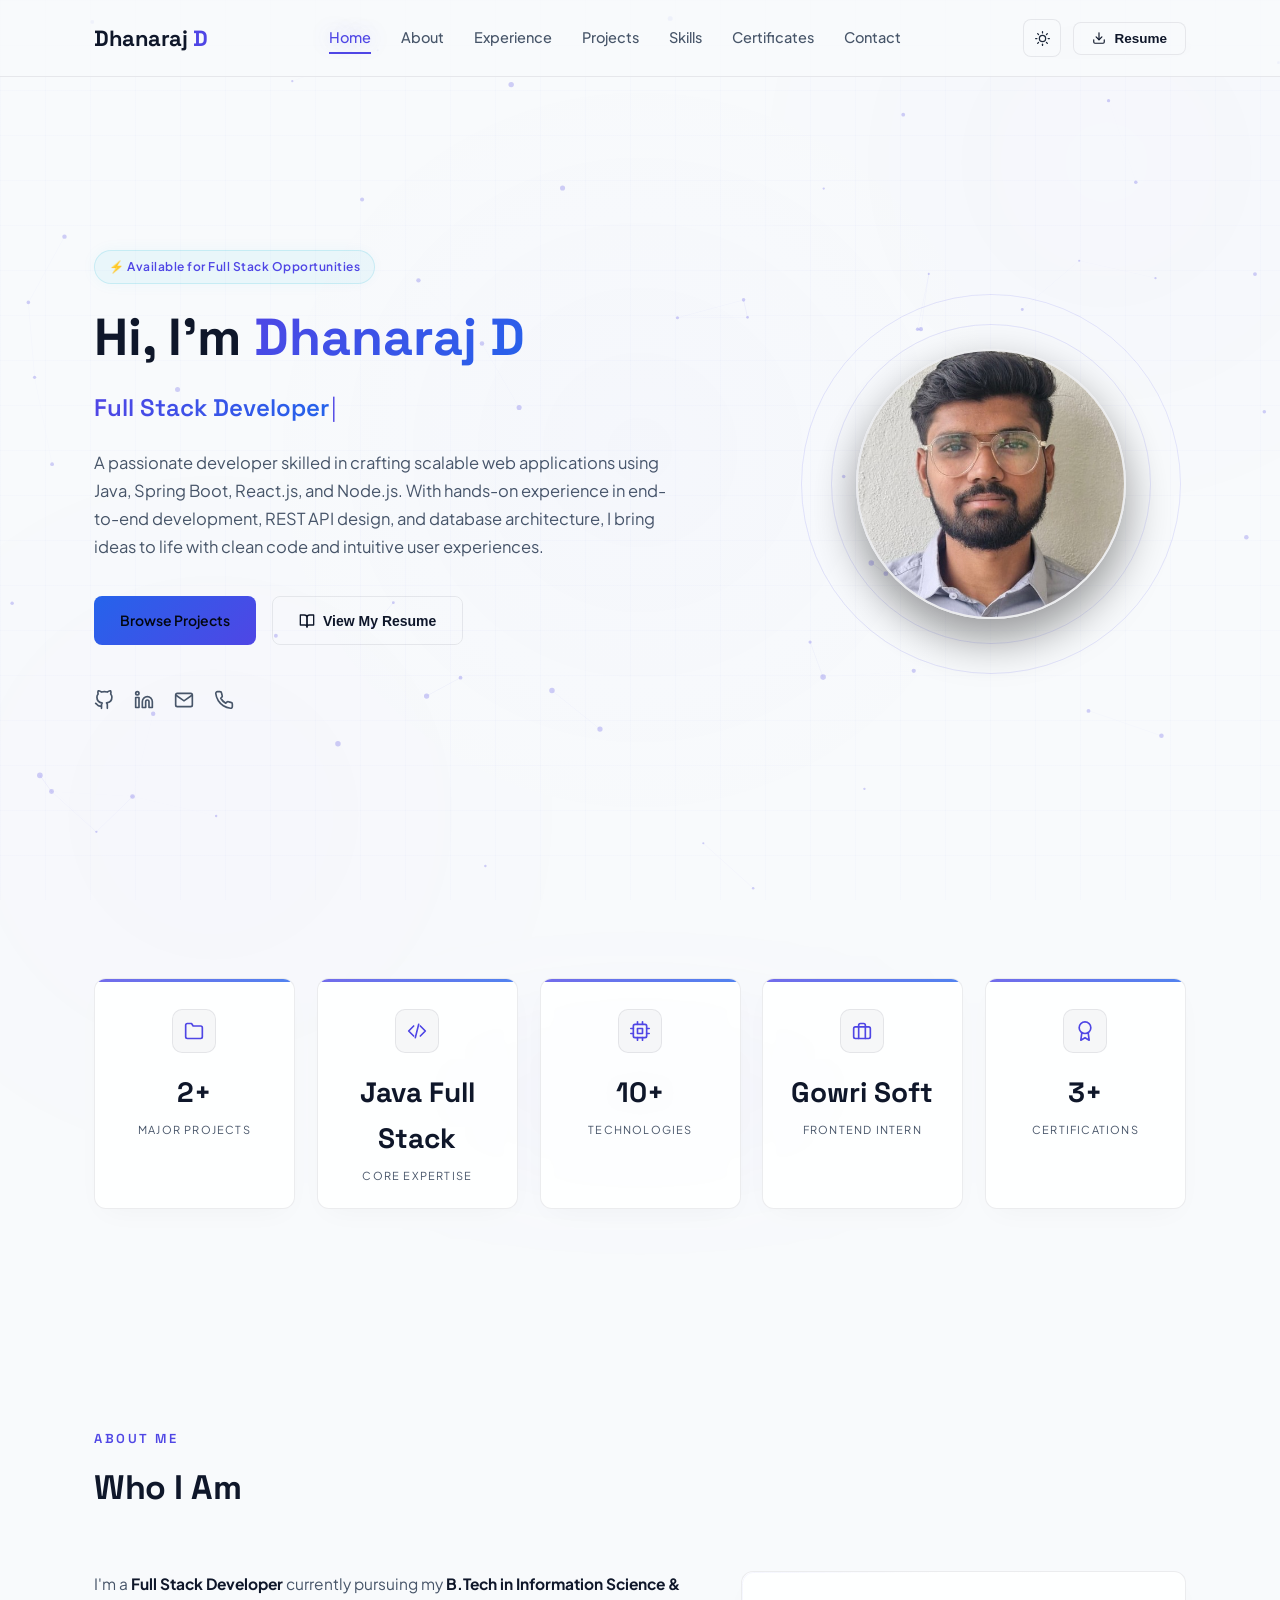
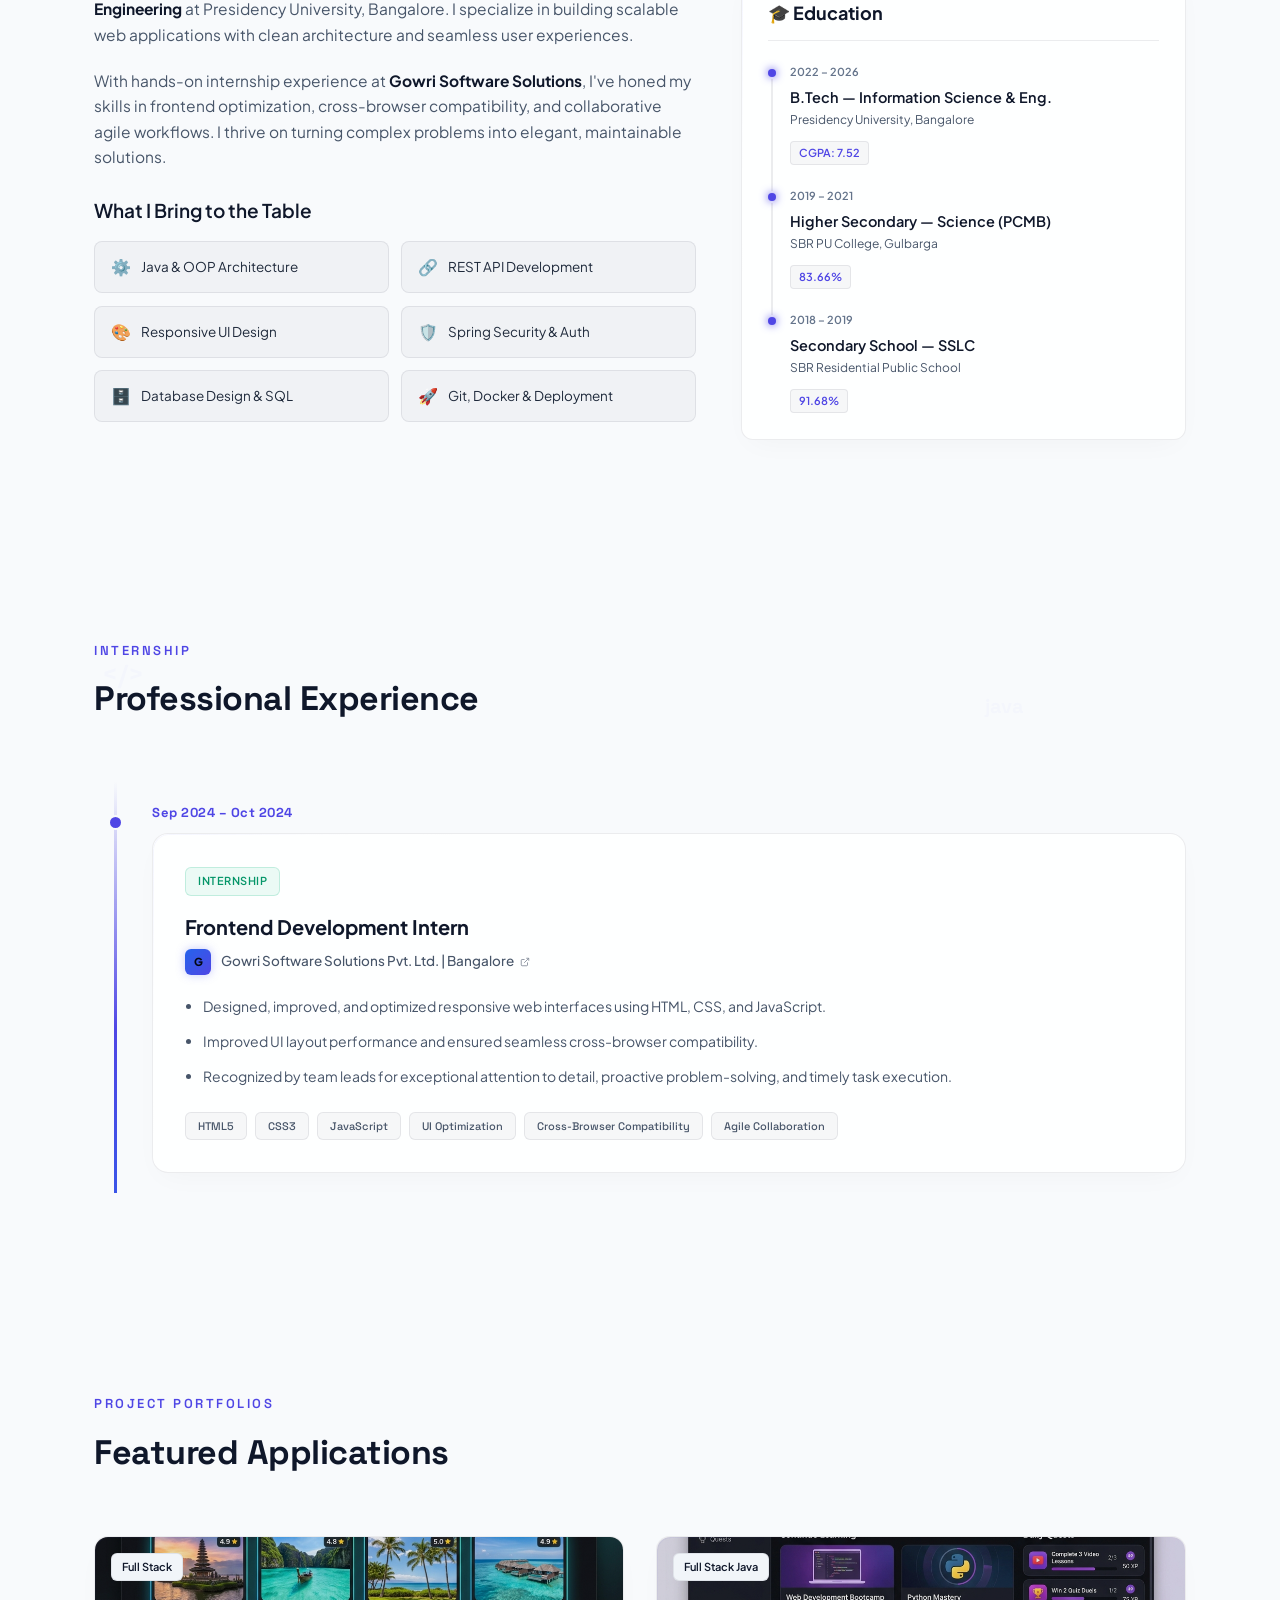
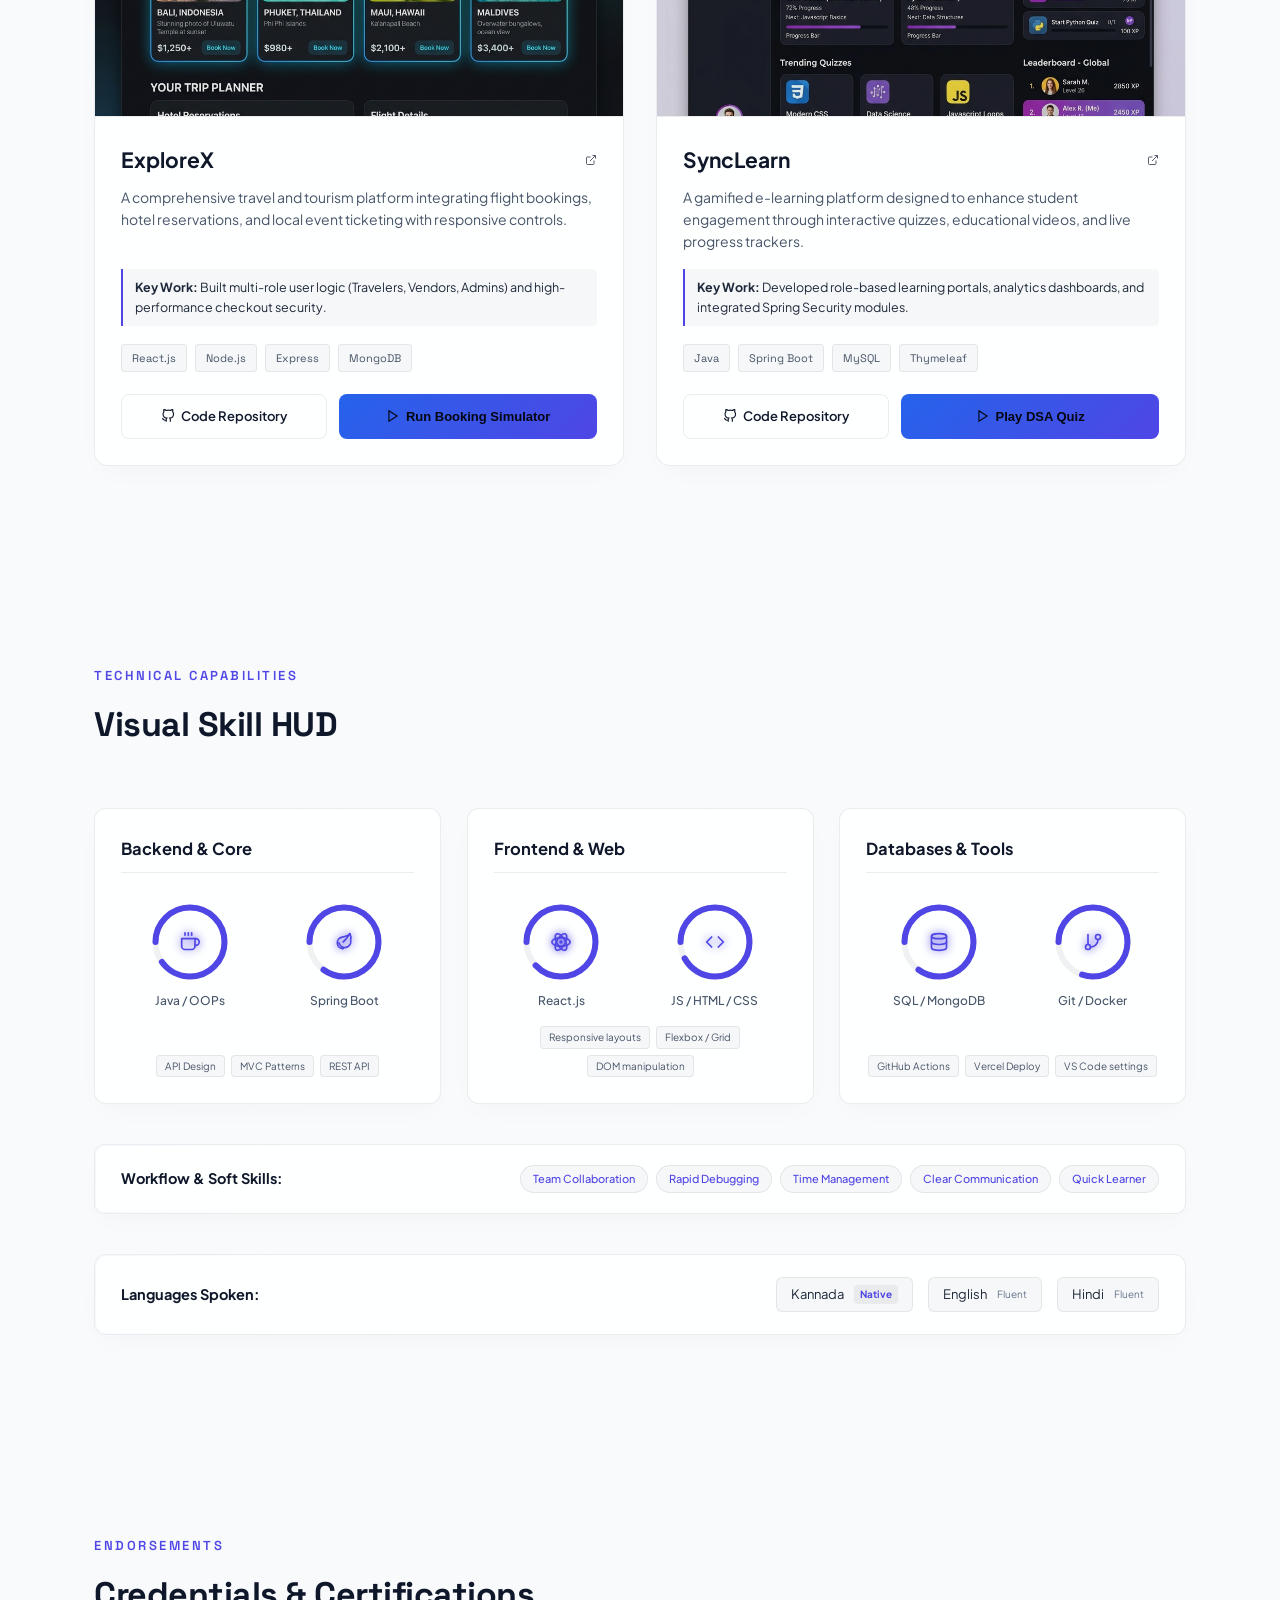
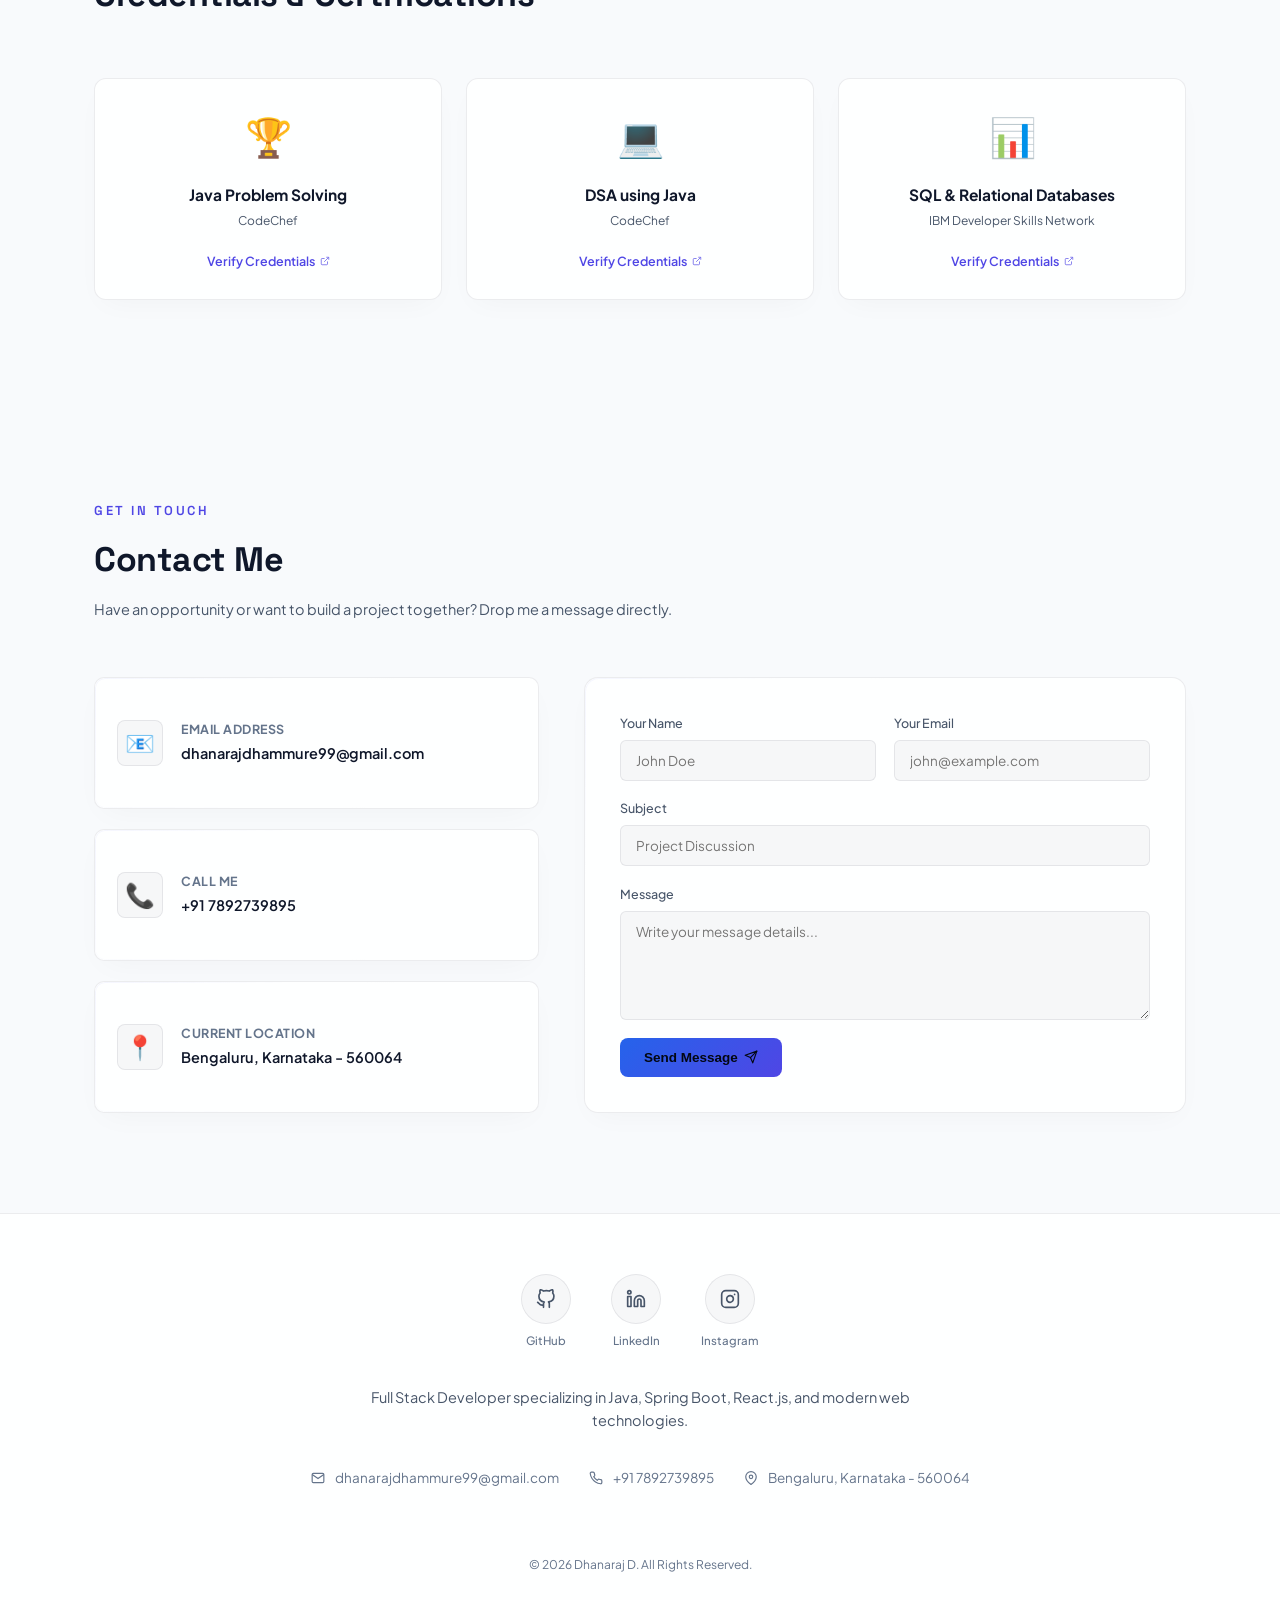
==== commit 9ddde4a1: "Update avatar profile image to user's uploaded photo" ====
--- a/index.html
+++ b/index.html
@@ -126,7 +126,7 @@
         <div class="radar-glow ring-1"></div>
         <div class="radar-glow ring-2"></div>
         <div class="hero-image-container">
-          <img src="avatar.png" alt="Dhanaraj D" class="hero-avatar">
+          <img src="avatar.jpg?v=2.9.0" alt="Dhanaraj D" class="hero-avatar">
         </div>
       </div>
     </div>
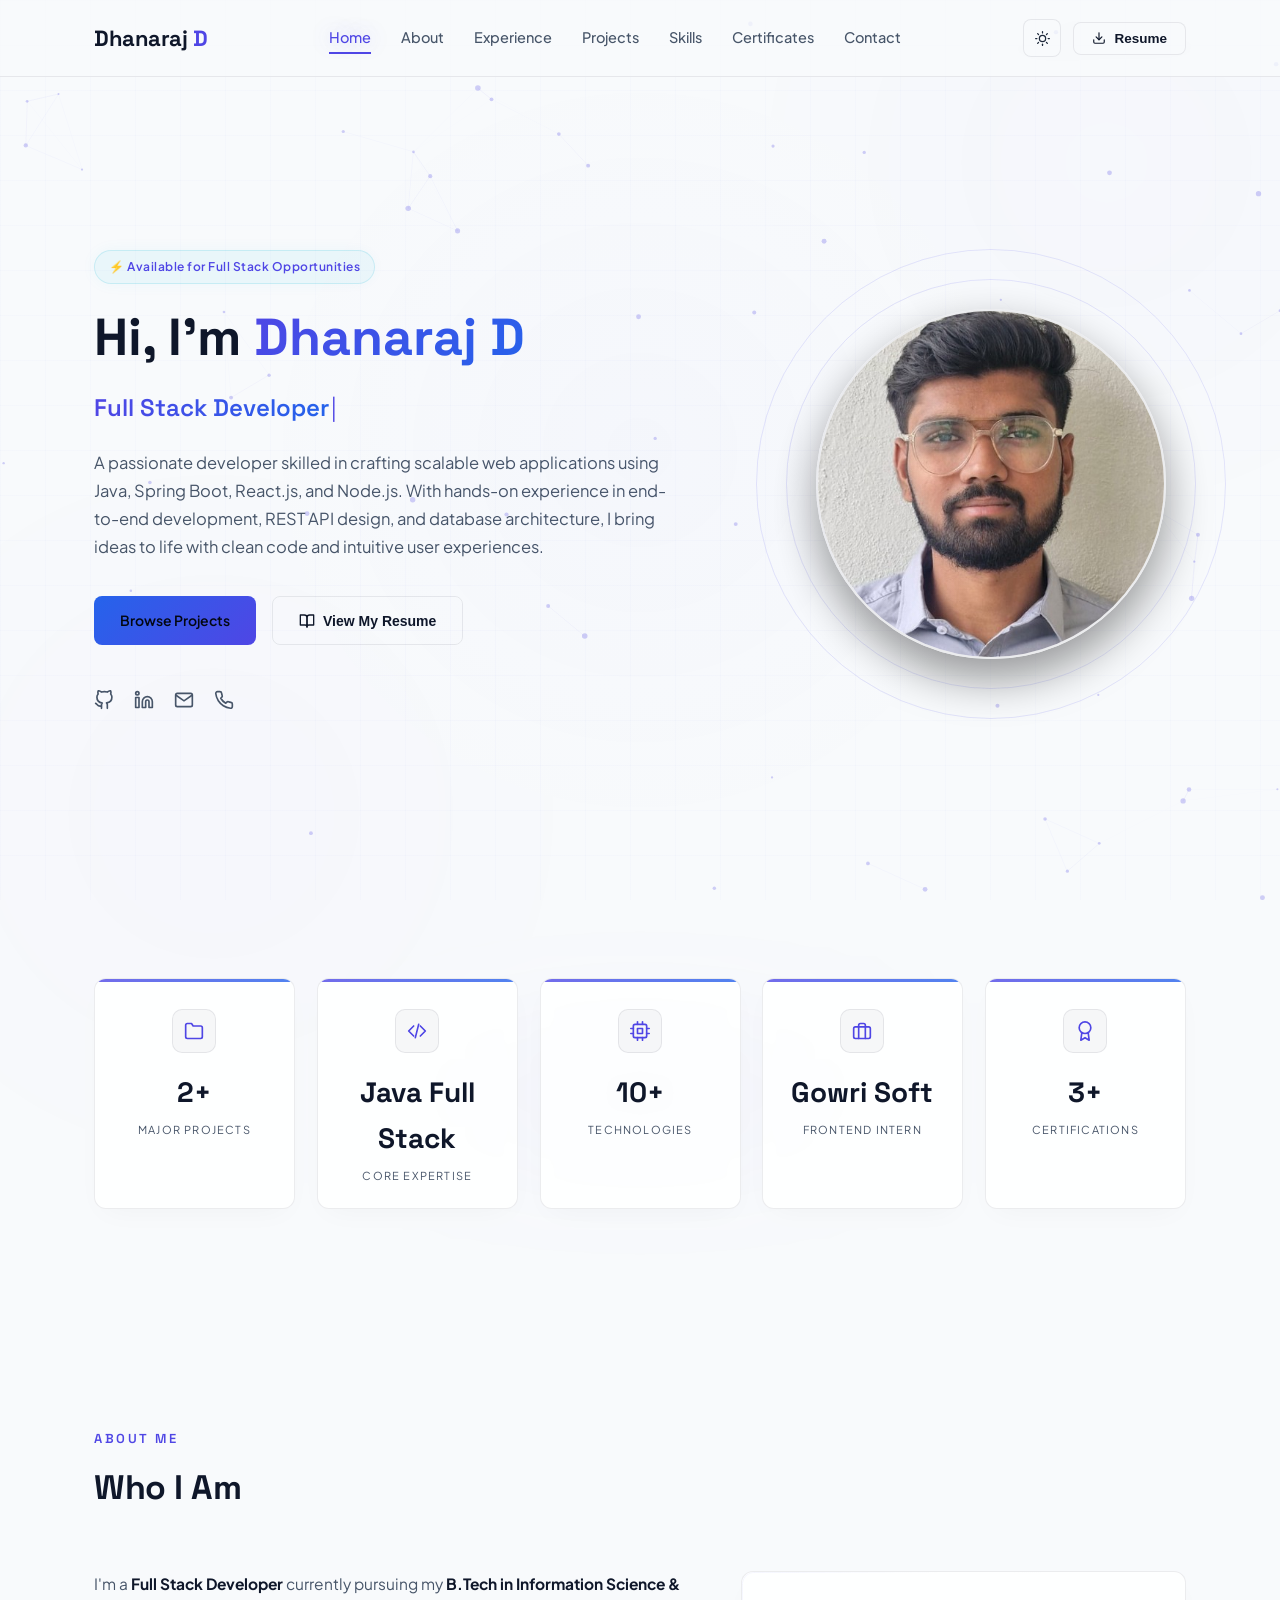
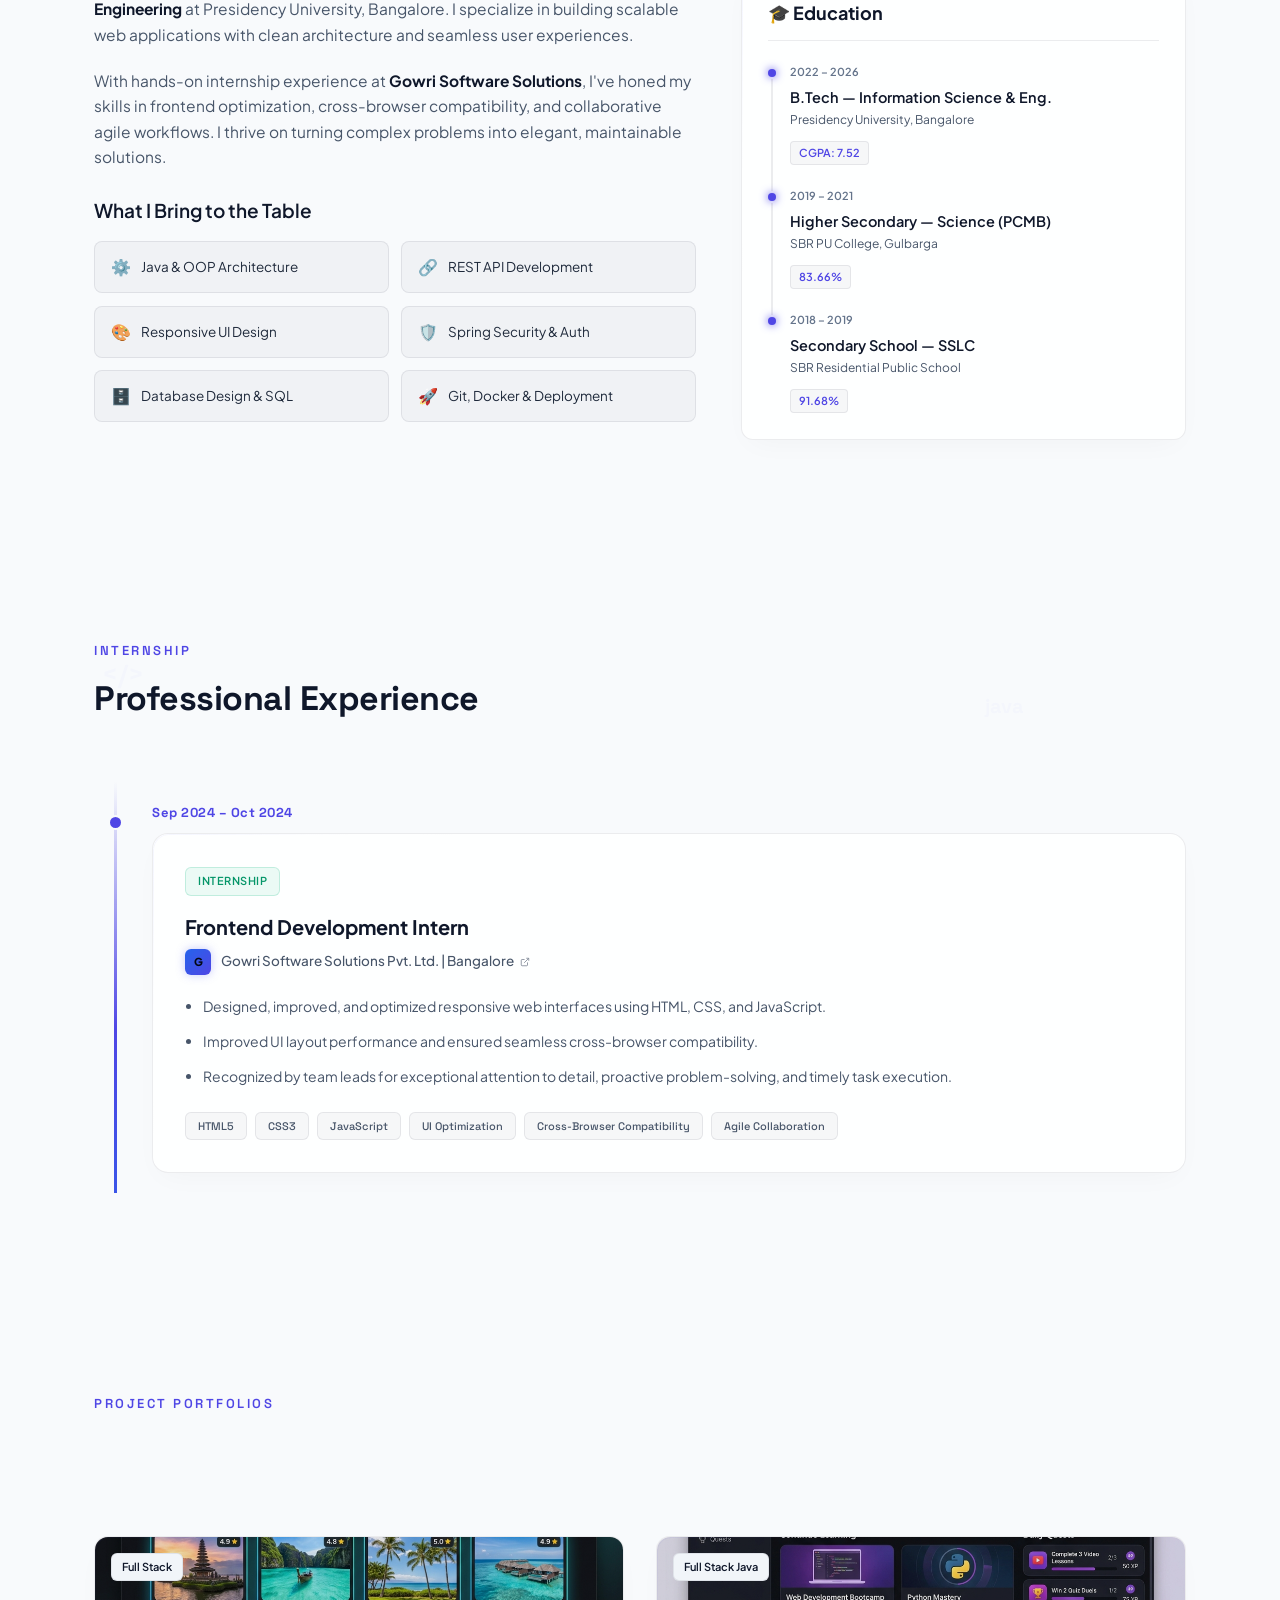
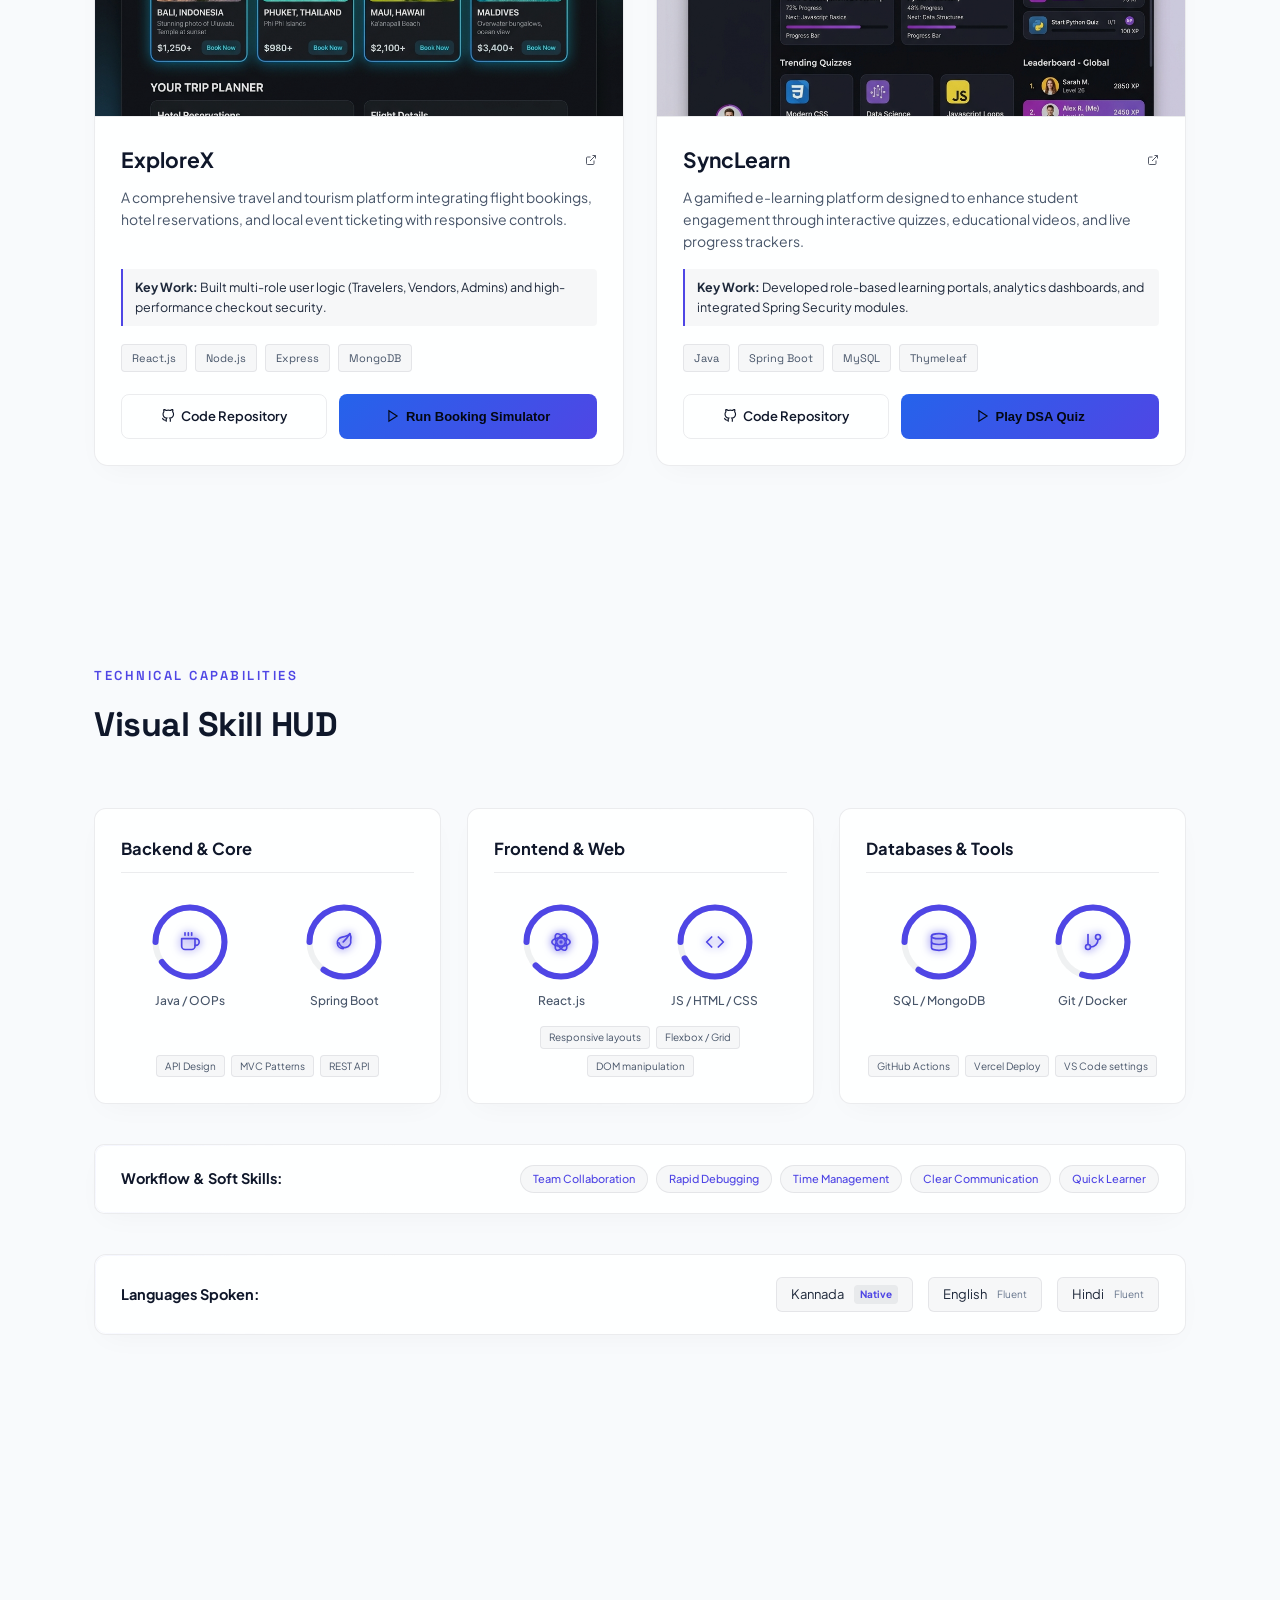
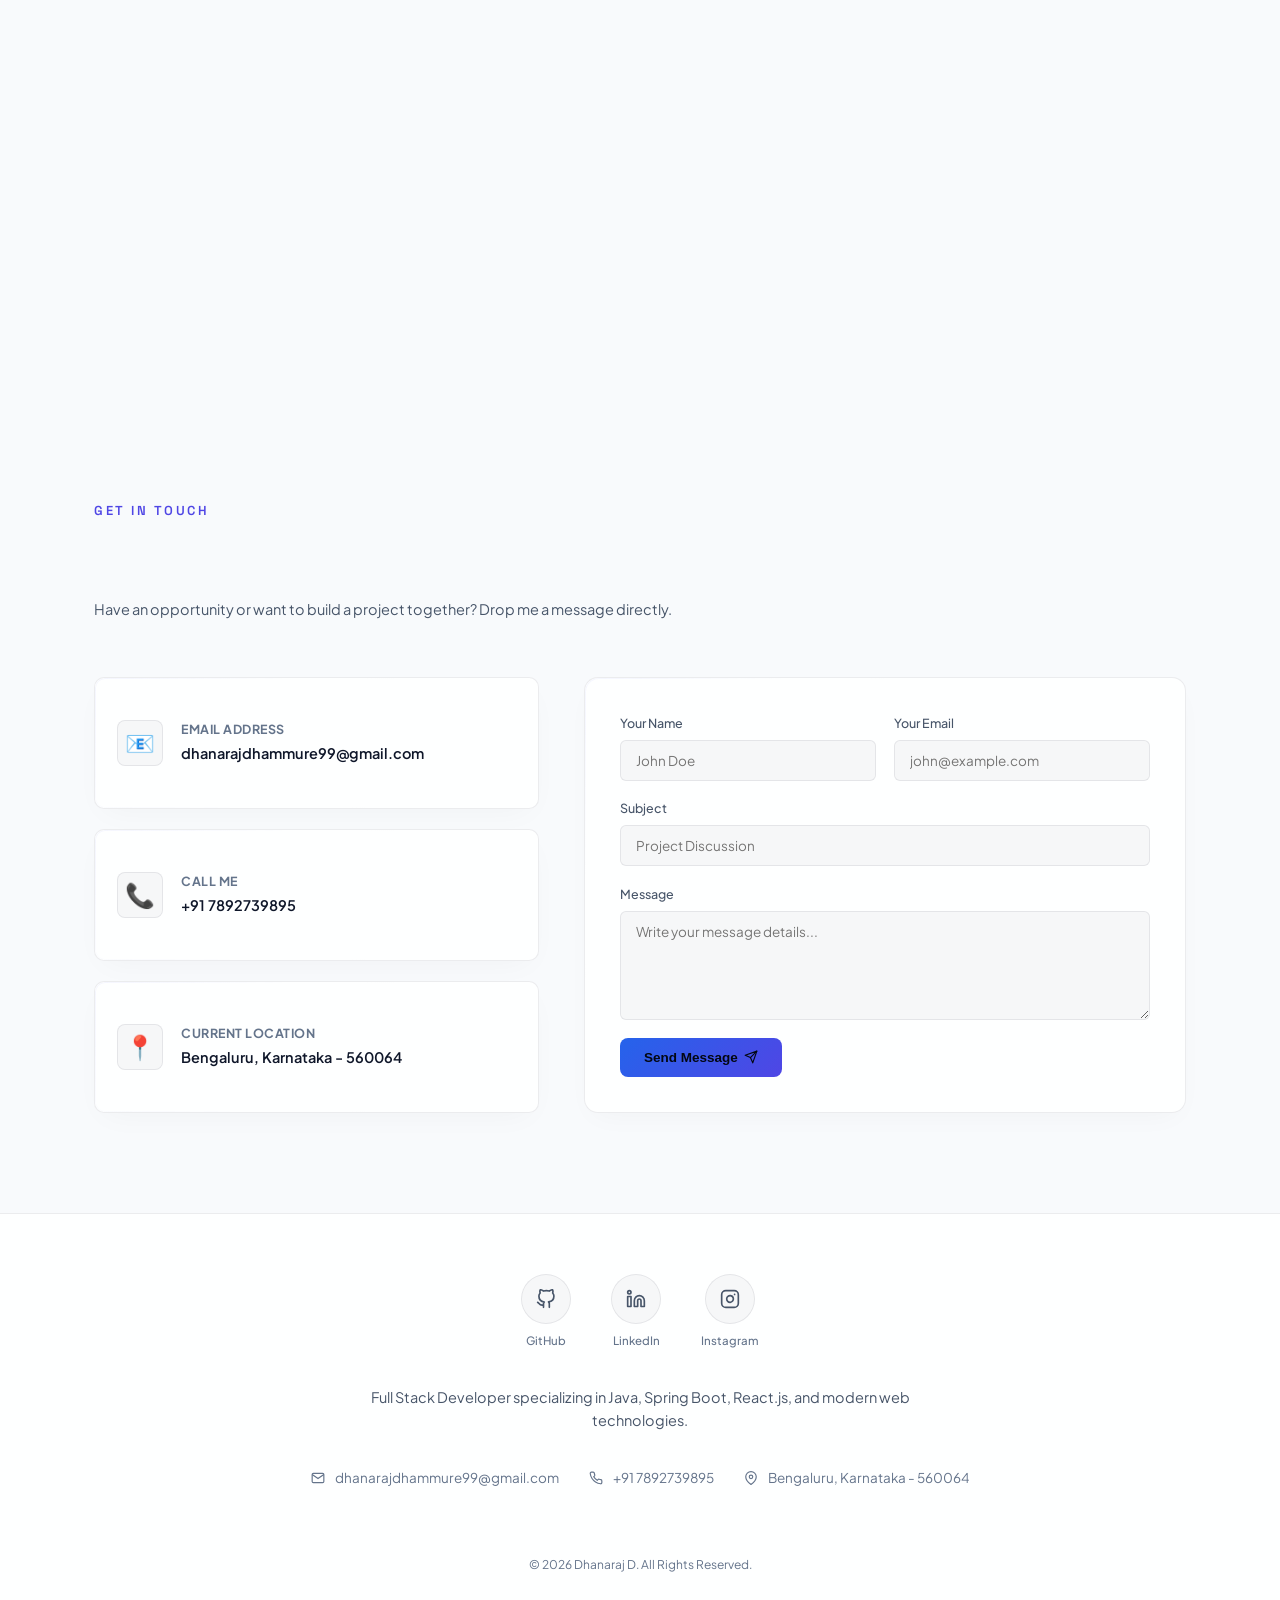
==== commit 828518ad: "Bump cache buster versions in index.html to v2.10.0" ====
--- a/index.html
+++ b/index.html
@@ -11,7 +11,7 @@
   <link rel="preconnect" href="https://fonts.gstatic.com" crossorigin>
   <link href="https://fonts.googleapis.com/css2?family=Plus+Jakarta+Sans:wght@300;400;500;600;700;800&family=Space+Grotesk:wght@400;500;700&display=swap" rel="stylesheet">
   
-  <link rel="stylesheet" href="style.css?v=2.9.0">
+  <link rel="stylesheet" href="style.css?v=2.10.0">
 </head>
 <body>
   
@@ -126,7 +126,7 @@
         <div class="radar-glow ring-1"></div>
         <div class="radar-glow ring-2"></div>
         <div class="hero-image-container">
-          <img src="avatar.jpg?v=2.9.0" alt="Dhanaraj D" class="hero-avatar">
+          <img src="avatar.jpg?v=2.10.0" alt="Dhanaraj D" class="hero-avatar">
         </div>
       </div>
     </div>
@@ -720,6 +720,6 @@
     </div>
   </div>
 
-  <script src="script.js?v=2.9.0"></script>
+  <script src="script.js?v=2.10.0"></script>
 </body>
 </html>
--- a/style.css
+++ b/style.css
@@ -680,13 +680,13 @@
   z-index: 1;
 }
 .ring-1 {
-  width: 320px;
-  height: 320px;
+  width: 410px;
+  height: 410px;
   animation: pulseRadar 3s infinite linear;
 }
 .ring-2 {
-  width: 380px;
-  height: 380px;
+  width: 470px;
+  height: 470px;
   animation: pulseRadar 3.5s infinite linear 0.6s;
 }
 @keyframes pulseRadar {
@@ -696,8 +696,8 @@
 }
 
 .hero-image-container {
-  width: 270px;
-  height: 270px;
+  width: 350px;
+  height: 350px;
   border-radius: 50%;
   border: 2px solid var(--border-color);
   overflow: hidden;
@@ -2157,11 +2157,11 @@
     gap: 12px;
   }
   .hero-image-container {
-    width: 200px;
-    height: 200px;
-  }
-  .ring-1 { width: 240px; height: 240px; }
-  .ring-2 { width: 290px; height: 290px; }
+    width: 260px;
+    height: 260px;
+  }
+  .ring-1 { width: 310px; height: 310px; }
+  .ring-2 { width: 370px; height: 370px; }
 
   /* Section text */
   .section-title {
@@ -2326,11 +2326,11 @@
     justify-content: center;
   }
   .hero-image-container {
-    width: 170px;
-    height: 170px;
-  }
-  .ring-1 { width: 210px; height: 210px; }
-  .ring-2 { width: 255px; height: 255px; }
+    width: 220px;
+    height: 220px;
+  }
+  .ring-1 { width: 265px; height: 265px; }
+  .ring-2 { width: 310px; height: 310px; }
   .hero-socials {
     gap: 14px;
   }
